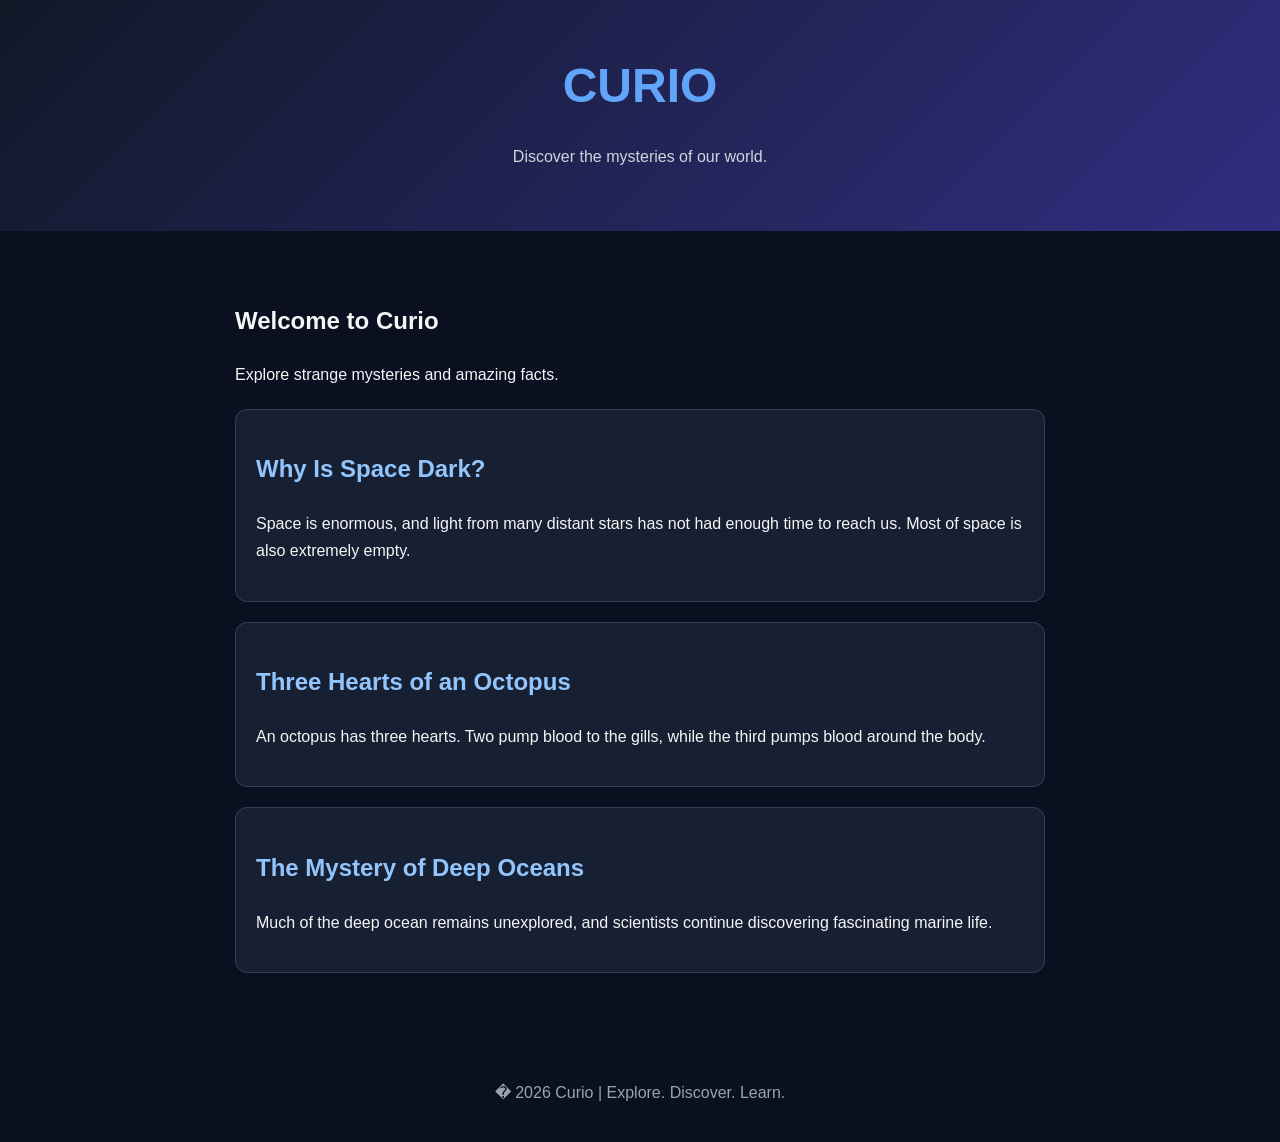
==== index.html @ 7e88d04c "Add files via upload" ====
<!DOCTYPE html>
<html lang="en">
<head>
  <meta charset="UTF-8">
  <meta name="viewport" content="width=device-width, initial-scale=1.0">
  <title>Curio | Mystery & Facts</title>
  <link rel="stylesheet" href="style.css">
</head>
<body>
  <header>
    <h1>CURIO</h1>
    <p>Discover the mysteries of our world.</p>
  </header>

  <main>
    <h2>Welcome to Curio</h2>
    <p>Explore strange mysteries and amazing facts.</p>

    <article>
      <h2>Why Is Space Dark?</h2>
      <p>Space is enormous, and light from many distant stars has not had enough time to reach us. Most of space is also extremely empty.</p>
    </article>

    <article>
      <h2>Three Hearts of an Octopus</h2>
      <p>An octopus has three hearts. Two pump blood to the gills, while the third pumps blood around the body.</p>
    </article>

    <article>
      <h2>The Mystery of Deep Oceans</h2>
      <p>Much of the deep ocean remains unexplored, and scientists continue discovering fascinating marine life.</p>
    </article>
  </main>

  <footer>
    <p>� 2026 Curio | Explore. Discover. Learn.</p>
  </footer>
</body>
</html>
---- style.css ----
* {
  box-sizing: border-box;
}

body {
  margin: 0;
  font-family: Arial, sans-serif;
  background: #0b1020;
  color: #f5f5f5;
  line-height: 1.7;
}

header {
  background: linear-gradient(135deg, #111827, #312e81);
  text-align: center;
  padding: 45px 20px;
}

header h1 {
  font-size: 48px;
  color: #60a5fa;
  margin: 0;
}

header p {
  color: #d1d5db;
}

main {
  max-width: 850px;
  margin: 30px auto;
  padding: 20px;
}

article {
  background: #172033;
  border: 1px solid #334155;
  border-radius: 12px;
  padding: 20px;
  margin: 20px 0;
}

article h2 {
  color: #93c5fd;
}

footer {
  text-align: center;
  padding: 20px;
  color: #9ca3af;
}
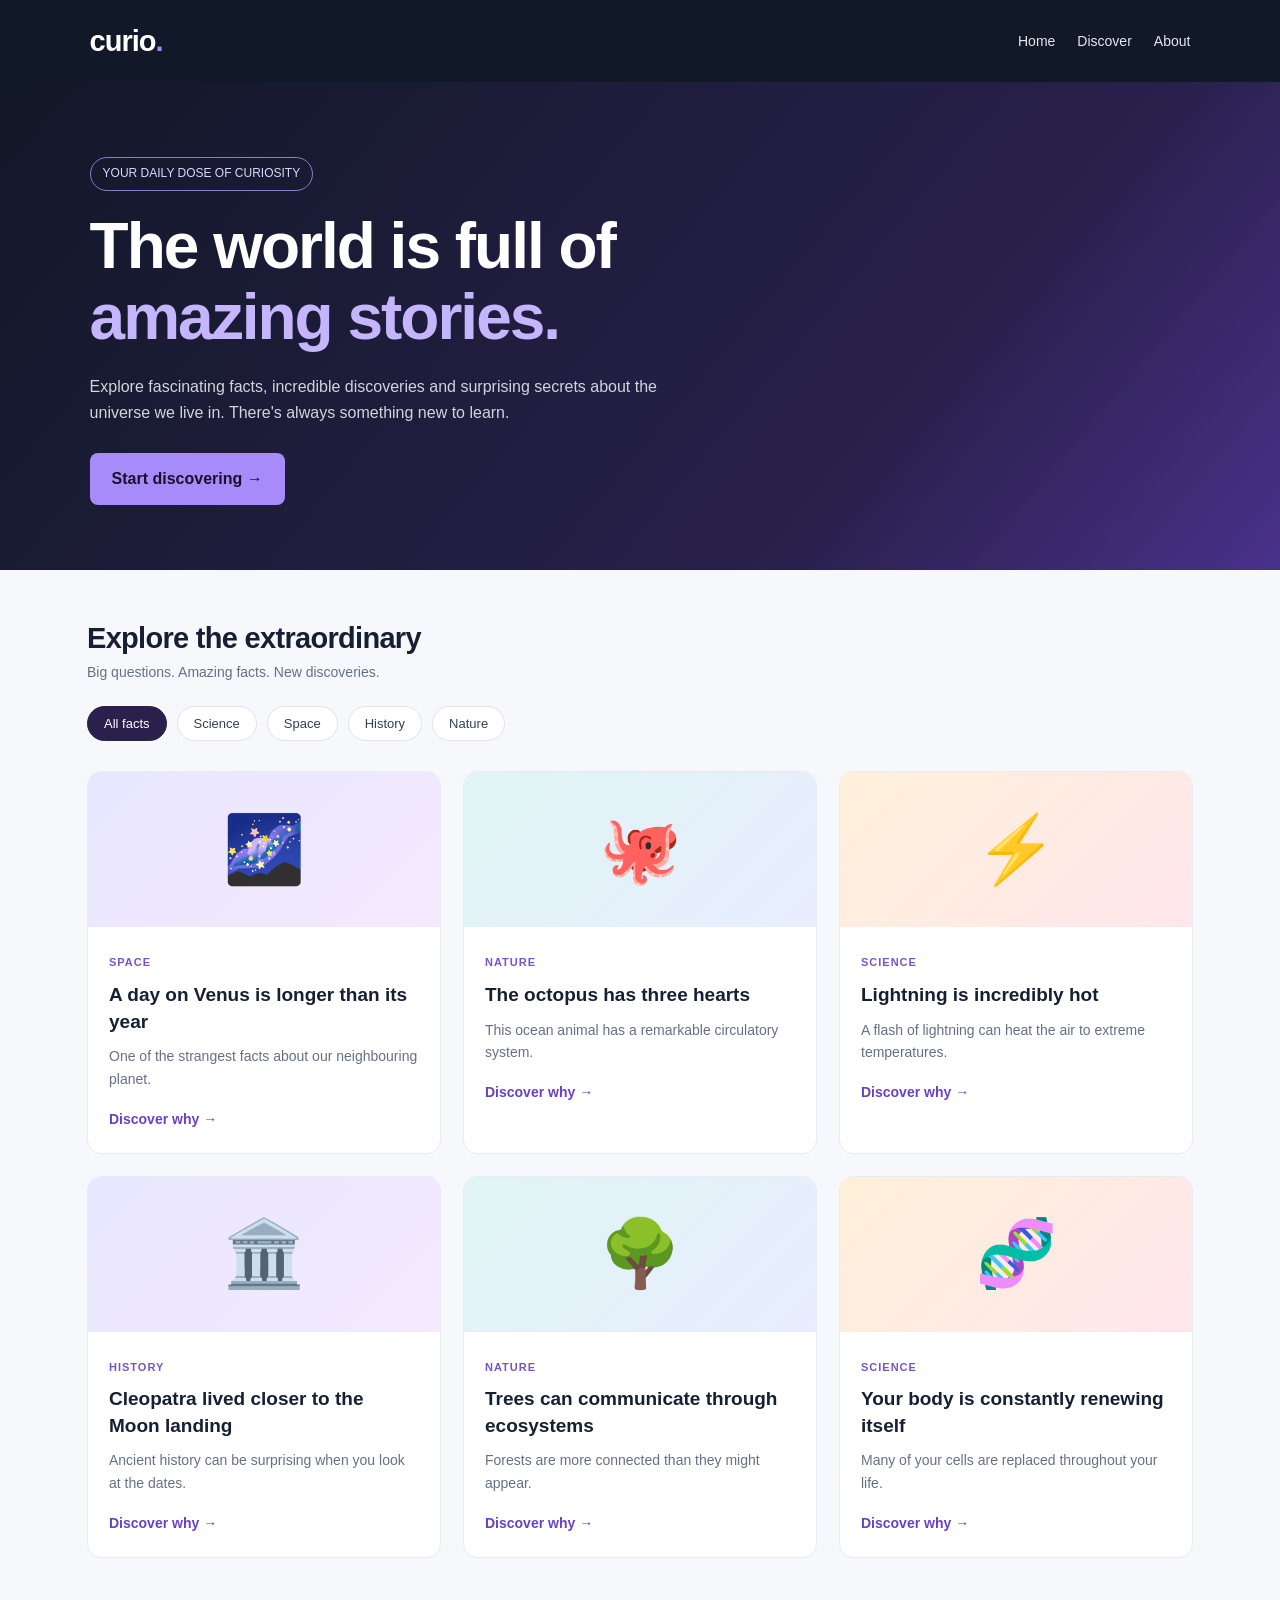
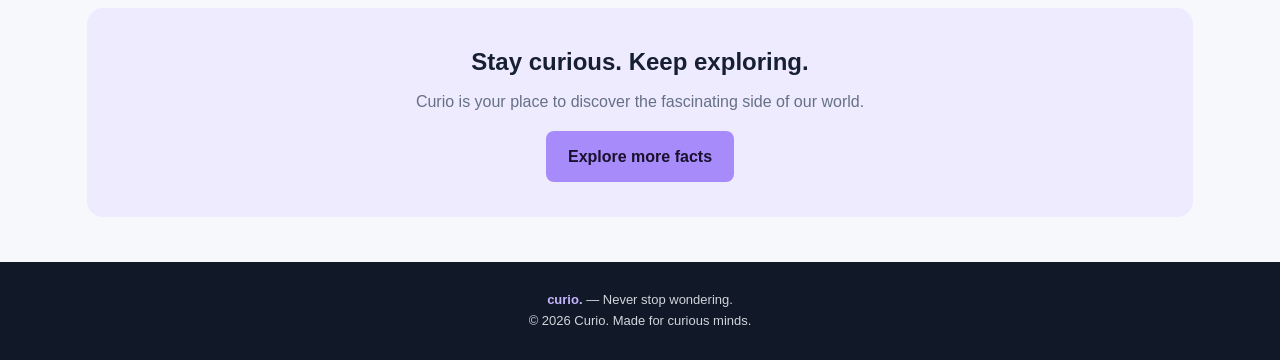
==== commit 20aa276b: "Update index.html" ====
--- a/index.html
+++ b/index.html
@@ -3,37 +3,305 @@
 <head>
   <meta charset="UTF-8">
   <meta name="viewport" content="width=device-width, initial-scale=1.0">
-  <title>Curio | Mystery & Facts</title>
-  <link rel="stylesheet" href="style.css">
+  <meta name="description" content="Discover amazing facts about science, history, space and the mysteries of our world with Curio.">
+  <title>Curio — Discover Something Amazing</title>
+  <style>
+    * { box-sizing: border-box; margin: 0; padding: 0; }
+    html { scroll-behavior: smooth; }
+    body {
+      font-family: Arial, sans-serif;
+      background: #f7f8fc;
+      color: #172033;
+      line-height: 1.6;
+    }
+    header {
+      background: #111827;
+      color: white;
+      padding: 18px 7%;
+      display: flex;
+      align-items: center;
+      justify-content: space-between;
+      gap: 20px;
+      flex-wrap: wrap;
+    }
+    .logo { font-size: 29px; font-weight: 800; letter-spacing: -1px; }
+    .logo span { color: #a78bfa; }
+    nav { display: flex; gap: 22px; flex-wrap: wrap; }
+    nav a { color: #e5e7eb; text-decoration: none; font-size: 14px; }
+    nav a:hover { color: #c4b5fd; }
+    .hero {
+      padding: 75px 7% 65px;
+      background: linear-gradient(130deg, #111827, #29204c 70%, #49318a);
+      color: white;
+    }
+    .tag {
+      display: inline-block;
+      padding: 6px 12px;
+      border: 1px solid #8b7aca;
+      border-radius: 30px;
+      color: #ddd6fe;
+      font-size: 12px;
+      margin-bottom: 20px;
+    }
+    .hero h1 {
+      font-size: clamp(38px, 6vw, 64px);
+      max-width: 760px;
+      line-height: 1.12;
+      letter-spacing: -2px;
+      margin-bottom: 20px;
+    }
+    .hero h1 span { color: #c4b5fd; }
+    .hero p { max-width: 570px; color: #d1d5db; margin-bottom: 28px; }
+    .hero-button {
+      display: inline-block;
+      background: #a78bfa;
+      color: #17112c;
+      text-decoration: none;
+      font-weight: bold;
+      padding: 13px 22px;
+      border-radius: 8px;
+    }
+    .hero-button:hover { background: #c4b5fd; }
+    .wrap { max-width: 1150px; margin: auto; padding: 45px 22px; }
+    .section-heading { margin-bottom: 23px; }
+    .section-heading h2 { font-size: 29px; letter-spacing: -0.7px; }
+    .section-heading p { color: #667085; font-size: 14px; }
+    .categories { display: flex; flex-wrap: wrap; gap: 10px; margin-bottom: 30px; }
+    .category {
+      border: 1px solid #e0e3eb;
+      background: white;
+      padding: 9px 16px;
+      border-radius: 25px;
+      cursor: pointer;
+      font-size: 13px;
+      color: #344054;
+    }
+    .category.active, .category:hover {
+      background: #29204c;
+      color: white;
+      border-color: #29204c;
+    }
+    .grid {
+      display: grid;
+      grid-template-columns: repeat(3, minmax(0, 1fr));
+      gap: 22px;
+    }
+    .card {
+      background: white;
+      border: 1px solid #e9ebf2;
+      border-radius: 14px;
+      overflow: hidden;
+      transition: transform .2s, box-shadow .2s;
+    }
+    .card:hover {
+      transform: translateY(-4px);
+      box-shadow: 0 12px 30px #17203312;
+    }
+    .art {
+      min-height: 155px;
+      display: grid;
+      place-items: center;
+      font-size: 66px;
+      background: linear-gradient(135deg, #e8e7ff, #f4e9ff);
+    }
+    .card:nth-child(3n+2) .art { background: linear-gradient(135deg,#dff5f3,#e8edff); }
+    .card:nth-child(3n) .art { background: linear-gradient(135deg,#fff0d9,#ffe6ec); }
+    .card-content { padding: 21px; }
+    .label {
+      color: #7555c9;
+      text-transform: uppercase;
+      font-size: 11px;
+      font-weight: bold;
+      letter-spacing: 1px;
+    }
+    .card h3 { font-size: 19px; line-height: 1.4; margin: 8px 0 10px; }
+    .card p { color: #667085; font-size: 14px; margin-bottom: 16px; }
+    .read {
+      border: none;
+      background: transparent;
+      color: #6941c6;
+      font-weight: bold;
+      cursor: pointer;
+      font-size: 14px;
+    }
+    .article-detail {
+      display: none;
+      padding: 14px;
+      background: #f5f3ff;
+      border-radius: 8px;
+      margin-top: 12px;
+      font-size: 14px;
+    }
+    .article-detail.open { display: block; }
+    .newsletter {
+      margin-top: 50px;
+      background: #eeebff;
+      border-radius: 16px;
+      padding: 35px;
+      text-align: center;
+    }
+    .newsletter h2 { margin-bottom: 8px; }
+    .newsletter p { color: #667085; margin-bottom: 16px; }
+    footer {
+      background: #111827;
+      color: #d1d5db;
+      text-align: center;
+      padding: 28px 15px;
+      font-size: 13px;
+    }
+    footer strong { color: #c4b5fd; }
+    @media (max-width: 800px) {
+      .grid { grid-template-columns: repeat(2, minmax(0, 1fr)); }
+      header { padding: 16px 5%; }
+      .hero { padding: 55px 6%; }
+    }
+    @media (max-width: 540px) {
+      .grid { grid-template-columns: 1fr; }
+      nav { gap: 13px; }
+      .hero h1 { letter-spacing: -1px; }
+      .newsletter { padding: 25px 16px; }
+    }
+  </style>
 </head>
 <body>
   <header>
-    <h1>CURIO</h1>
-    <p>Discover the mysteries of our world.</p>
+    <a href="#" class="logo" style="color:white;text-decoration:none">curio<span>.</span></a>
+    <nav>
+      <a href="#">Home</a>
+      <a href="#discover">Discover</a>
+      <a href="#about">About</a>
+    </nav>
   </header>
 
-  <main>
-    <h2>Welcome to Curio</h2>
-    <p>Explore strange mysteries and amazing facts.</p>
-
-    <article>
-      <h2>Why Is Space Dark?</h2>
-      <p>Space is enormous, and light from many distant stars has not had enough time to reach us. Most of space is also extremely empty.</p>
-    </article>
-
-    <article>
-      <h2>Three Hearts of an Octopus</h2>
-      <p>An octopus has three hearts. Two pump blood to the gills, while the third pumps blood around the body.</p>
-    </article>
-
-    <article>
-      <h2>The Mystery of Deep Oceans</h2>
-      <p>Much of the deep ocean remains unexplored, and scientists continue discovering fascinating marine life.</p>
-    </article>
+  <section class="hero">
+    <span class="tag">YOUR DAILY DOSE OF CURIOSITY</span>
+    <h1>The world is full of <span>amazing stories.</span></h1>
+    <p>Explore fascinating facts, incredible discoveries and surprising secrets about the universe we live in. There's always something new to learn.</p>
+    <a href="#discover" class="hero-button">Start discovering →</a>
+  </section>
+
+  <main class="wrap" id="discover">
+    <div class="section-heading">
+      <h2>Explore the extraordinary</h2>
+      <p>Big questions. Amazing facts. New discoveries.</p>
+    </div>
+
+    <div class="categories">
+      <button class="category active" data-filter="all">All facts</button>
+      <button class="category" data-filter="science">Science</button>
+      <button class="category" data-filter="space">Space</button>
+      <button class="category" data-filter="history">History</button>
+      <button class="category" data-filter="nature">Nature</button>
+    </div>
+
+    <div class="grid">
+      <article class="card" data-category="space">
+        <div class="art">🌌</div>
+        <div class="card-content">
+          <span class="label">Space</span>
+          <h3>A day on Venus is longer than its year</h3>
+          <p>One of the strangest facts about our neighbouring planet.</p>
+          <button class="read" aria-expanded="false">Discover why →</button>
+          <div class="article-detail">Venus takes about 243 Earth days to rotate once on its axis, but only about 225 Earth days to orbit the Sun. Its rotation is exceptionally slow.</div>
+        </div>
+      </article>
+
+      <article class="card" data-category="nature">
+        <div class="art">🐙</div>
+        <div class="card-content">
+          <span class="label">Nature</span>
+          <h3>The octopus has three hearts</h3>
+          <p>This ocean animal has a remarkable circulatory system.</p>
+          <button class="read" aria-expanded="false">Discover why →</button>
+          <div class="article-detail">Two hearts pump blood toward the gills, while a third pumps blood to the rest of the body. Octopus blood also contains a copper-based protein that helps carry oxygen.</div>
+        </div>
+      </article>
+
+      <article class="card" data-category="science">
+        <div class="art">⚡</div>
+        <div class="card-content">
+          <span class="label">Science</span>
+          <h3>Lightning is incredibly hot</h3>
+          <p>A flash of lightning can heat the air to extreme temperatures.</p>
+          <button class="read" aria-expanded="false">Discover why →</button>
+          <div class="article-detail">The air in a lightning channel can briefly reach around 30,000°C, roughly five times the temperature of the Sun's visible surface.</div>
+        </div>
+      </article>
+
+      <article class="card" data-category="history">
+        <div class="art">🏛️</div>
+        <div class="card-content">
+          <span class="label">History</span>
+          <h3>Cleopatra lived closer to the Moon landing</h3>
+          <p>Ancient history can be surprising when you look at the dates.</p>
+          <button class="read" aria-expanded="false">Discover why →</button>
+          <div class="article-detail">Cleopatra VII lived from 69 to 30 BCE. The Great Pyramid of Giza was already more than 2,000 years old in her lifetime, and the 1969 Moon landing was closer to her era than pyramid construction was.</div>
+        </div>
+      </article>
+
+      <article class="card" data-category="nature">
+        <div class="art">🌳</div>
+        <div class="card-content">
+          <span class="label">Nature</span>
+          <h3>Trees can communicate through ecosystems</h3>
+          <p>Forests are more connected than they might appear.</p>
+          <button class="read" aria-expanded="false">Discover why →</button>
+          <div class="article-detail">Plants can exchange chemical signals and interact with fungi around their roots. Scientists study how these networks influence forest ecosystems; popular descriptions sometimes exaggerate what is known.</div>
+        </div>
+      </article>
+
+      <article class="card" data-category="science">
+        <div class="art">🧬</div>
+        <div class="card-content">
+          <span class="label">Science</span>
+          <h3>Your body is constantly renewing itself</h3>
+          <p>Many of your cells are replaced throughout your life.</p>
+          <button class="read" aria-expanded="false">Discover why →</button>
+          <div class="article-detail">Different cell types renew at different rates. The lining of your intestine turns over quickly, while many nerve cells can last for decades. There is no single timetable for the entire body.</div>
+        </div>
+      </article>
+    </div>
+
+    <section class="newsletter" id="about">
+      <h2>Stay curious. Keep exploring.</h2>
+      <p>Curio is your place to discover the fascinating side of our world.</p>
+      <a href="#discover" class="hero-button">Explore more facts</a>
+    </section>
   </main>
 
   <footer>
-    <p>� 2026 Curio | Explore. Discover. Learn.</p>
+    <p><strong>curio.</strong> — Never stop wondering.</p>
+    <p>© 2026 Curio. Made for curious minds.</p>
   </footer>
+
+  <script>
+    const filters = document.querySelectorAll(".category");
+    const cards = document.querySelectorAll(".card");
+
+    filters.forEach(button => {
+      button.addEventListener("click", () => {
+        filters.forEach(item => item.classList.remove("active"));
+        button.classList.add("active");
+
+        const chosen = button.dataset.filter;
+        cards.forEach(card => {
+          card.style.display =
+            chosen === "all" || card.dataset.category === chosen
+              ? ""
+              : "none";
+        });
+      });
+    });
+
+    document.querySelectorAll(".read").forEach(button => {
+      button.addEventListener("click", () => {
+        const detail = button.nextElementSibling;
+        const opening = !detail.classList.contains("open");
+        detail.classList.toggle("open");
+        button.setAttribute("aria-expanded", opening);
+        button.textContent = opening ? "Show less ↑" : "Discover why →";
+      });
+    });
+  </script>
 </body>
-</html>+</html>
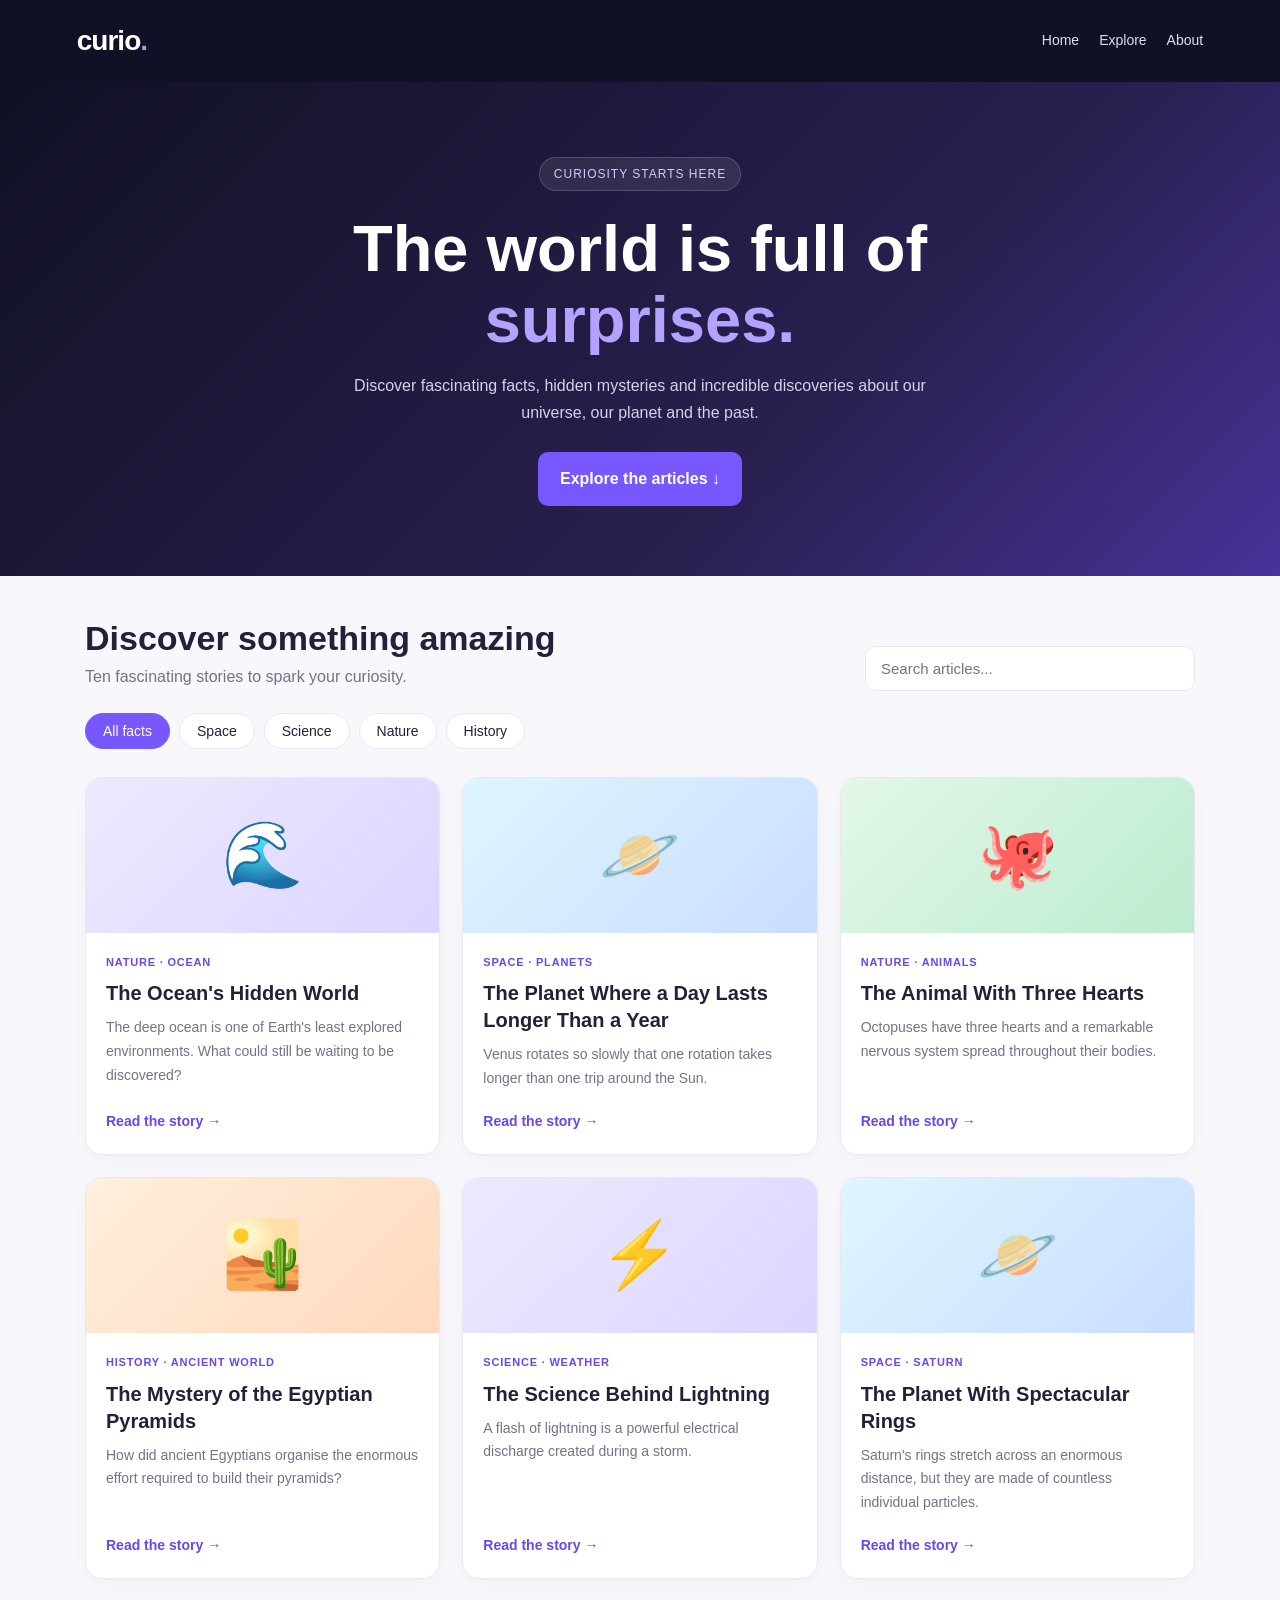
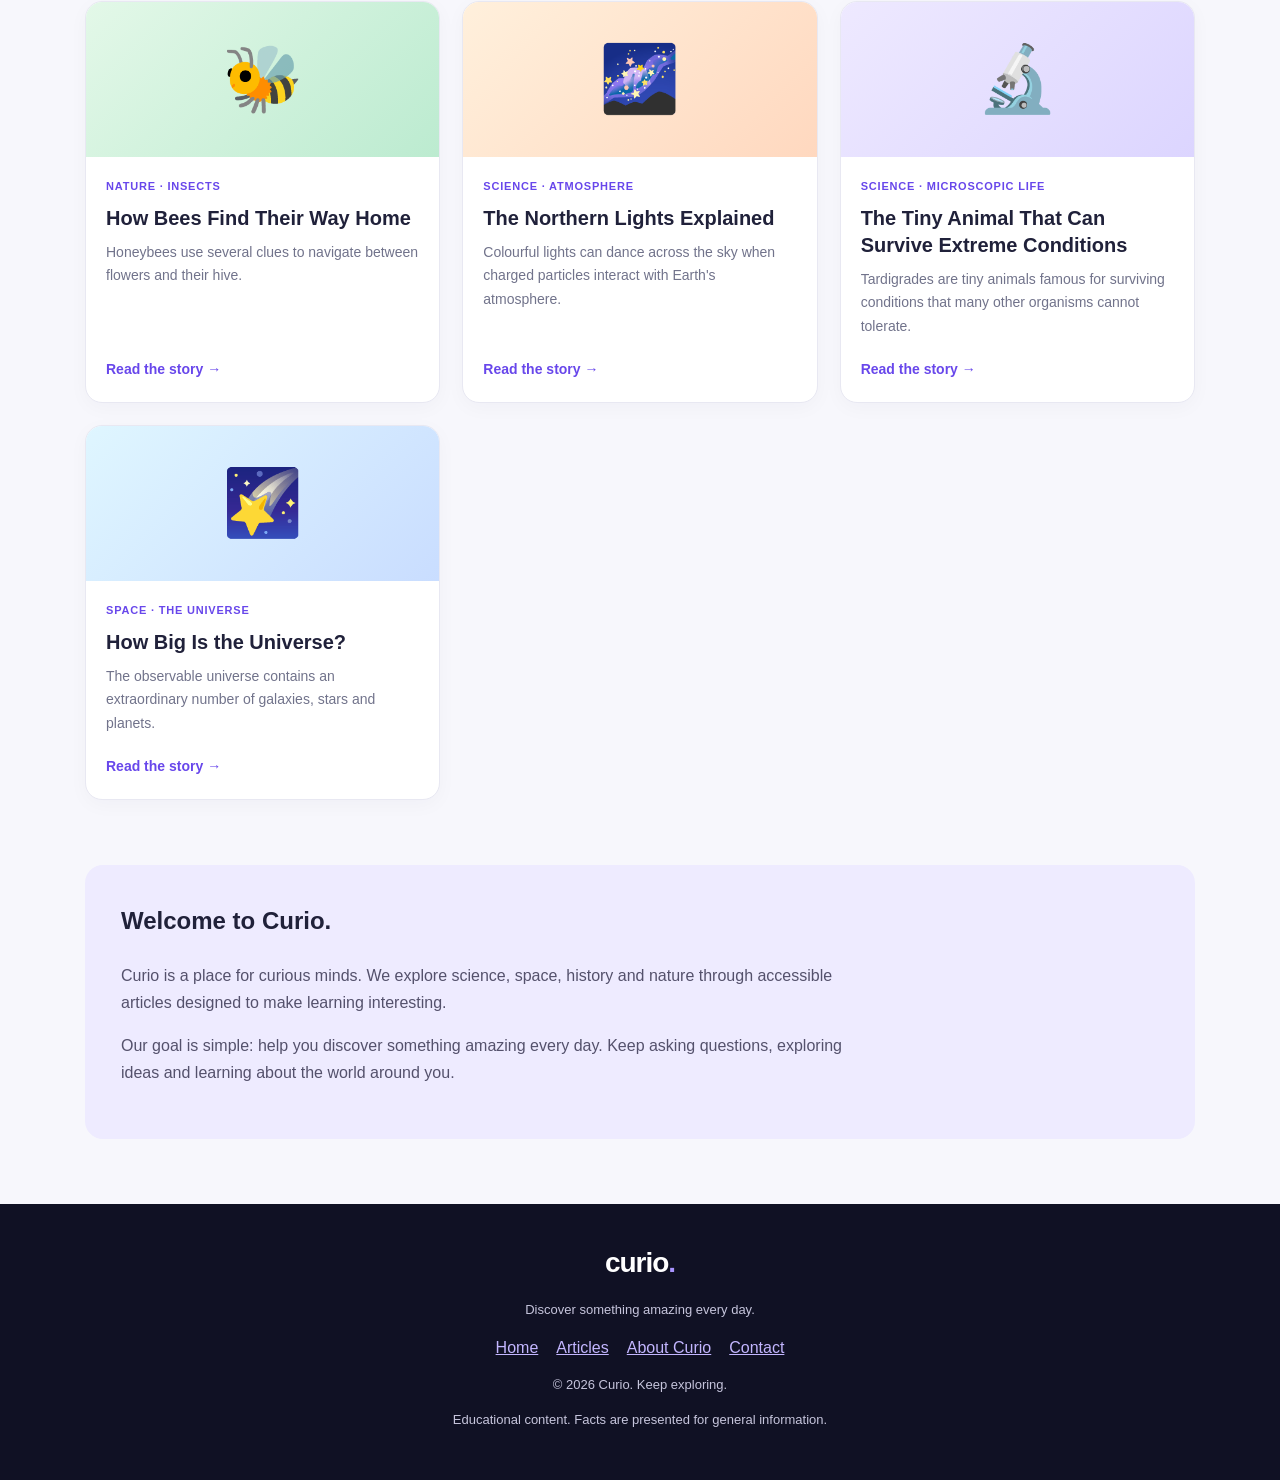
==== commit 1bf5a346: "Update index.html" ====
--- a/index.html
+++ b/index.html
@@ -1,307 +1,551 @@
 <!DOCTYPE html>
 <html lang="en">
 <head>
-  <meta charset="UTF-8">
-  <meta name="viewport" content="width=device-width, initial-scale=1.0">
-  <meta name="description" content="Discover amazing facts about science, history, space and the mysteries of our world with Curio.">
-  <title>Curio — Discover Something Amazing</title>
-  <style>
-    * { box-sizing: border-box; margin: 0; padding: 0; }
-    html { scroll-behavior: smooth; }
-    body {
-      font-family: Arial, sans-serif;
-      background: #f7f8fc;
-      color: #172033;
-      line-height: 1.6;
-    }
-    header {
-      background: #111827;
-      color: white;
-      padding: 18px 7%;
-      display: flex;
-      align-items: center;
-      justify-content: space-between;
-      gap: 20px;
-      flex-wrap: wrap;
-    }
-    .logo { font-size: 29px; font-weight: 800; letter-spacing: -1px; }
-    .logo span { color: #a78bfa; }
-    nav { display: flex; gap: 22px; flex-wrap: wrap; }
-    nav a { color: #e5e7eb; text-decoration: none; font-size: 14px; }
-    nav a:hover { color: #c4b5fd; }
-    .hero {
-      padding: 75px 7% 65px;
-      background: linear-gradient(130deg, #111827, #29204c 70%, #49318a);
-      color: white;
-    }
-    .tag {
-      display: inline-block;
-      padding: 6px 12px;
-      border: 1px solid #8b7aca;
-      border-radius: 30px;
-      color: #ddd6fe;
-      font-size: 12px;
-      margin-bottom: 20px;
-    }
-    .hero h1 {
-      font-size: clamp(38px, 6vw, 64px);
-      max-width: 760px;
-      line-height: 1.12;
-      letter-spacing: -2px;
-      margin-bottom: 20px;
-    }
-    .hero h1 span { color: #c4b5fd; }
-    .hero p { max-width: 570px; color: #d1d5db; margin-bottom: 28px; }
-    .hero-button {
-      display: inline-block;
-      background: #a78bfa;
-      color: #17112c;
-      text-decoration: none;
-      font-weight: bold;
-      padding: 13px 22px;
-      border-radius: 8px;
-    }
-    .hero-button:hover { background: #c4b5fd; }
-    .wrap { max-width: 1150px; margin: auto; padding: 45px 22px; }
-    .section-heading { margin-bottom: 23px; }
-    .section-heading h2 { font-size: 29px; letter-spacing: -0.7px; }
-    .section-heading p { color: #667085; font-size: 14px; }
-    .categories { display: flex; flex-wrap: wrap; gap: 10px; margin-bottom: 30px; }
-    .category {
-      border: 1px solid #e0e3eb;
-      background: white;
-      padding: 9px 16px;
-      border-radius: 25px;
-      cursor: pointer;
-      font-size: 13px;
-      color: #344054;
-    }
-    .category.active, .category:hover {
-      background: #29204c;
-      color: white;
-      border-color: #29204c;
-    }
-    .grid {
-      display: grid;
-      grid-template-columns: repeat(3, minmax(0, 1fr));
-      gap: 22px;
-    }
-    .card {
-      background: white;
-      border: 1px solid #e9ebf2;
-      border-radius: 14px;
-      overflow: hidden;
-      transition: transform .2s, box-shadow .2s;
-    }
-    .card:hover {
-      transform: translateY(-4px);
-      box-shadow: 0 12px 30px #17203312;
-    }
-    .art {
-      min-height: 155px;
-      display: grid;
-      place-items: center;
-      font-size: 66px;
-      background: linear-gradient(135deg, #e8e7ff, #f4e9ff);
-    }
-    .card:nth-child(3n+2) .art { background: linear-gradient(135deg,#dff5f3,#e8edff); }
-    .card:nth-child(3n) .art { background: linear-gradient(135deg,#fff0d9,#ffe6ec); }
-    .card-content { padding: 21px; }
-    .label {
-      color: #7555c9;
-      text-transform: uppercase;
-      font-size: 11px;
-      font-weight: bold;
-      letter-spacing: 1px;
-    }
-    .card h3 { font-size: 19px; line-height: 1.4; margin: 8px 0 10px; }
-    .card p { color: #667085; font-size: 14px; margin-bottom: 16px; }
-    .read {
-      border: none;
-      background: transparent;
-      color: #6941c6;
-      font-weight: bold;
-      cursor: pointer;
-      font-size: 14px;
-    }
-    .article-detail {
-      display: none;
-      padding: 14px;
-      background: #f5f3ff;
-      border-radius: 8px;
-      margin-top: 12px;
-      font-size: 14px;
-    }
-    .article-detail.open { display: block; }
-    .newsletter {
-      margin-top: 50px;
-      background: #eeebff;
-      border-radius: 16px;
-      padding: 35px;
-      text-align: center;
-    }
-    .newsletter h2 { margin-bottom: 8px; }
-    .newsletter p { color: #667085; margin-bottom: 16px; }
-    footer {
-      background: #111827;
-      color: #d1d5db;
-      text-align: center;
-      padding: 28px 15px;
-      font-size: 13px;
-    }
-    footer strong { color: #c4b5fd; }
-    @media (max-width: 800px) {
-      .grid { grid-template-columns: repeat(2, minmax(0, 1fr)); }
-      header { padding: 16px 5%; }
-      .hero { padding: 55px 6%; }
-    }
-    @media (max-width: 540px) {
-      .grid { grid-template-columns: 1fr; }
-      nav { gap: 13px; }
-      .hero h1 { letter-spacing: -1px; }
-      .newsletter { padding: 25px 16px; }
-    }
-  </style>
+<meta charset="UTF-8">
+<meta name="viewport" content="width=device-width, initial-scale=1.0">
+<meta name="description" content="Explore fascinating facts, science discoveries, space mysteries, history and nature with Curio. Discover something amazing every day.">
+<meta name="theme-color" content="#101124">
+<title>Curio — Discover Something Amazing</title>
+
+<style>
+:root {
+  --bg: #f7f7fc;
+  --card: #ffffff;
+  --text: #20213a;
+  --muted: #71738b;
+  --purple: #7857ff;
+  --dark: #101124;
+  --border: #e8e8f2;
+}
+* { box-sizing: border-box; }
+html { scroll-behavior: smooth; }
+body {
+  margin: 0;
+  font-family: Arial, Helvetica, sans-serif;
+  background: var(--bg);
+  color: var(--text);
+  line-height: 1.7;
+}
+a { color: inherit; }
+header {
+  background: var(--dark);
+  color: white;
+  padding: 17px 6%;
+  display: flex;
+  justify-content: space-between;
+  align-items: center;
+  gap: 18px;
+  flex-wrap: wrap;
+}
+.logo {
+  color: white;
+  font-size: 28px;
+  font-weight: 900;
+  letter-spacing: -1px;
+  text-decoration: none;
+}
+.logo span { color: #a994ff; }
+nav { display: flex; gap: 20px; flex-wrap: wrap; }
+nav a {
+  text-decoration: none;
+  color: #deddf0;
+  font-size: 14px;
+}
+nav a:hover { color: #b9aaff; }
+.hero {
+  background: linear-gradient(135deg, #101124, #292050 65%, #49329a);
+  color: white;
+  text-align: center;
+  padding: 75px 20px 70px;
+}
+.eyebrow {
+  display: inline-block;
+  color: #d4caff;
+  background: #ffffff16;
+  border: 1px solid #ffffff28;
+  border-radius: 30px;
+  padding: 6px 14px;
+  font-size: 12px;
+  letter-spacing: 1px;
+  text-transform: uppercase;
+}
+.hero h1 {
+  font-size: clamp(36px, 6vw, 65px);
+  line-height: 1.1;
+  margin: 22px auto 16px;
+  max-width: 800px;
+}
+.hero h1 span { color: #b5a2ff; }
+.hero p {
+  color: #d5d2e9;
+  max-width: 600px;
+  margin: 0 auto 26px;
+}
+.primary-btn {
+  display: inline-block;
+  border: 0;
+  border-radius: 10px;
+  padding: 13px 22px;
+  background: var(--purple);
+  color: white;
+  font-weight: bold;
+  text-decoration: none;
+  cursor: pointer;
+}
+.primary-btn:hover { background: #6240e8; }
+main {
+  max-width: 1150px;
+  margin: auto;
+  padding: 42px 20px 65px;
+}
+.section-heading {
+  display: flex;
+  align-items: end;
+  justify-content: space-between;
+  gap: 15px;
+  flex-wrap: wrap;
+  margin-bottom: 22px;
+}
+.section-heading h2 {
+  font-size: clamp(25px, 4vw, 34px);
+  line-height: 1.2;
+  margin: 0 0 5px;
+}
+.section-heading p { color: var(--muted); margin: 0; }
+.search-box {
+  width: 100%;
+  max-width: 330px;
+  padding: 13px 15px;
+  border: 1px solid var(--border);
+  border-radius: 10px;
+  background: white;
+  color: var(--text);
+  font-size: 15px;
+}
+.filters {
+  display: flex;
+  gap: 9px;
+  flex-wrap: wrap;
+  margin: 22px 0 28px;
+}
+.filter-btn {
+  border: 1px solid var(--border);
+  background: white;
+  color: var(--text);
+  border-radius: 30px;
+  padding: 9px 17px;
+  cursor: pointer;
+  font-size: 14px;
+}
+.filter-btn.active, .filter-btn:hover {
+  background: var(--purple);
+  color: white;
+  border-color: var(--purple);
+}
+.grid {
+  display: grid;
+  grid-template-columns: repeat(3, minmax(0, 1fr));
+  gap: 22px;
+}
+.card {
+  background: var(--card);
+  border: 1px solid var(--border);
+  border-radius: 17px;
+  overflow: hidden;
+  display: flex;
+  flex-direction: column;
+  box-shadow: 0 5px 20px #20213a08;
+  transition: transform .2s, box-shadow .2s;
+}
+.card:hover {
+  transform: translateY(-4px);
+  box-shadow: 0 12px 28px #20213a12;
+}
+.card-art {
+  min-height: 155px;
+  display: grid;
+  place-items: center;
+  font-size: 65px;
+  background: linear-gradient(135deg, #eee9ff, #dcd5ff);
+}
+.card:nth-child(4n+2) .card-art {
+  background: linear-gradient(135deg, #dff6ff, #c9ddff);
+}
+.card:nth-child(4n+3) .card-art {
+  background: linear-gradient(135deg, #e3f8e8, #bcebd0);
+}
+.card:nth-child(4n+4) .card-art {
+  background: linear-gradient(135deg, #fff0dc, #ffd8bf);
+}
+.card-body {
+  padding: 20px;
+  display: flex;
+  flex-direction: column;
+  flex: 1;
+}
+.tag {
+  font-size: 11px;
+  color: #6847eb;
+  text-transform: uppercase;
+  font-weight: bold;
+  letter-spacing: .8px;
+}
+.card h3 {
+  font-size: 20px;
+  line-height: 1.35;
+  margin: 9px 0;
+}
+.card p {
+  color: var(--muted);
+  font-size: 14px;
+  margin: 0 0 17px;
+}
+.read-btn {
+  margin-top: auto;
+  align-self: flex-start;
+  border: 0;
+  background: none;
+  color: #6847eb;
+  font-size: 14px;
+  font-weight: bold;
+  cursor: pointer;
+  padding: 5px 0;
+}
+.read-btn:hover { text-decoration: underline; }
+.article-detail {
+  border-top: 1px solid var(--border);
+  padding-top: 14px;
+  margin-top: 12px;
+  font-size: 14px;
+  color: #45465f;
+}
+.article-detail[hidden] { display: none; }
+.article-detail p { color: #45465f; }
+.article-detail h4 { margin: 12px 0 4px; }
+.empty {
+  display: none;
+  text-align: center;
+  color: var(--muted);
+  padding: 40px 10px;
+}
+.about {
+  margin-top: 65px;
+  padding: 36px;
+  border-radius: 18px;
+  background: #eeebff;
+}
+.about h2 { margin-top: 0; }
+.about p { max-width: 760px; color: #54516c; }
+footer {
+  background: var(--dark);
+  color: white;
+  padding: 35px 20px;
+  text-align: center;
+}
+footer p { color: #c6c5dc; font-size: 13px; }
+footer a { color: #c3b6ff; }
+.footer-links {
+  display: flex;
+  justify-content: center;
+  gap: 18px;
+  flex-wrap: wrap;
+}
+@media (max-width: 850px) {
+  .grid { grid-template-columns: repeat(2, minmax(0, 1fr)); }
+}
+@media (max-width: 560px) {
+  header { padding: 15px 5%; }
+  nav { gap: 13px; }
+  .hero { padding: 55px 18px; }
+  main { padding: 32px 15px 45px; }
+  .grid { grid-template-columns: 1fr; }
+  .card-art { min-height: 140px; }
+  .about { padding: 24px; }
+  .search-box { max-width: 100%; }
+}
+</style>
 </head>
+
 <body>
-  <header>
-    <a href="#" class="logo" style="color:white;text-decoration:none">curio<span>.</span></a>
-    <nav>
-      <a href="#">Home</a>
-      <a href="#discover">Discover</a>
-      <a href="#about">About</a>
-    </nav>
-  </header>
-
-  <section class="hero">
-    <span class="tag">YOUR DAILY DOSE OF CURIOSITY</span>
-    <h1>The world is full of <span>amazing stories.</span></h1>
-    <p>Explore fascinating facts, incredible discoveries and surprising secrets about the universe we live in. There's always something new to learn.</p>
-    <a href="#discover" class="hero-button">Start discovering →</a>
+<header>
+  <a class="logo" href="#home">curio<span>.</span></a>
+  <nav aria-label="Main navigation">
+    <a href="#home">Home</a>
+    <a href="#articles">Explore</a>
+    <a href="#about">About</a>
+  </nav>
+</header>
+
+<section class="hero" id="home">
+  <span class="eyebrow">Curiosity starts here</span>
+  <h1>The world is full of <span>surprises.</span></h1>
+  <p>Discover fascinating facts, hidden mysteries and incredible discoveries about our universe, our planet and the past.</p>
+  <a class="primary-btn" href="#articles">Explore the articles ↓</a>
+</section>
+
+<main>
+  <section id="articles">
+    <div class="section-heading">
+      <div>
+        <h2>Discover something amazing</h2>
+        <p>Ten fascinating stories to spark your curiosity.</p>
+      </div>
+      <input class="search-box" id="searchInput" type="search"
+        placeholder="Search articles..." aria-label="Search articles">
+    </div>
+
+    <div class="filters" aria-label="Filter articles">
+      <button class="filter-btn active" data-filter="all">All facts</button>
+      <button class="filter-btn" data-filter="space">Space</button>
+      <button class="filter-btn" data-filter="science">Science</button>
+      <button class="filter-btn" data-filter="nature">Nature</button>
+      <button class="filter-btn" data-filter="history">History</button>
+    </div>
+
+    <div class="grid" id="articleGrid">
+
+      <article class="card" data-category="nature">
+        <div class="card-art" aria-hidden="true">🌊</div>
+        <div class="card-body">
+          <span class="tag">Nature · Ocean</span>
+          <h3>The Ocean's Hidden World</h3>
+          <p>The deep ocean is one of Earth's least explored environments. What could still be waiting to be discovered?</p>
+          <button class="read-btn" aria-expanded="false">Read the story →</button>
+          <div class="article-detail" hidden>
+            <p>Sunlight fades rapidly as you descend into the ocean. In the deep sea, pressure is enormous, temperatures are often low, and many animals have adapted to life in darkness.</p>
+            <h4>How do deep-sea animals find food?</h4>
+            <p>Some eat falling organic material called marine snow. Others hunt, filter food from the water, or live near special environments such as hydrothermal vents.</p>
+            <p>Scientists use remotely operated vehicles, submarines and underwater cameras to explore these places. New observations continue to improve our understanding of ocean life.</p>
+          </div>
+        </div>
+      </article>
+
+      <article class="card" data-category="space">
+        <div class="card-art" aria-hidden="true">🪐</div>
+        <div class="card-body">
+          <span class="tag">Space · Planets</span>
+          <h3>The Planet Where a Day Lasts Longer Than a Year</h3>
+          <p>Venus rotates so slowly that one rotation takes longer than one trip around the Sun.</p>
+          <button class="read-btn" aria-expanded="false">Read the story →</button>
+          <div class="article-detail" hidden>
+            <p>Venus takes about 243 Earth days to rotate once relative to distant stars. It completes one orbit around the Sun in about 225 Earth days.</p>
+            <h4>Why is Venus so hot?</h4>
+            <p>Its thick atmosphere contains mostly carbon dioxide, which traps heat through an intense greenhouse effect. The surface is hot enough to melt lead.</p>
+            <p>Venus also rotates in the opposite direction to most planets. On Venus, the Sun would appear to rise in the west and set in the east.</p>
+          </div>
+        </div>
+      </article>
+
+      <article class="card" data-category="nature">
+        <div class="card-art" aria-hidden="true">🐙</div>
+        <div class="card-body">
+          <span class="tag">Nature · Animals</span>
+          <h3>The Animal With Three Hearts</h3>
+          <p>Octopuses have three hearts and a remarkable nervous system spread throughout their bodies.</p>
+          <button class="read-btn" aria-expanded="false">Read the story →</button>
+          <div class="article-detail" hidden>
+            <p>Two of an octopus's hearts pump blood through the gills, where oxygen enters the blood. The third pumps blood to the rest of the body.</p>
+            <h4>What makes an octopus special?</h4>
+            <p>An octopus has eight arms equipped with suckers. Its nervous system allows its arms to perform many movements while receiving information from the environment.</p>
+            <p>Octopuses can solve certain puzzles, open containers and change their skin colour and texture to blend into their surroundings or communicate.</p>
+          </div>
+        </div>
+      </article>
+
+      <article class="card" data-category="history">
+        <div class="card-art" aria-hidden="true">🏜️</div>
+        <div class="card-body">
+          <span class="tag">History · Ancient world</span>
+          <h3>The Mystery of the Egyptian Pyramids</h3>
+          <p>How did ancient Egyptians organise the enormous effort required to build their pyramids?</p>
+          <button class="read-btn" aria-expanded="false">Read the story →</button>
+          <div class="article-detail" hidden>
+            <p>The Great Pyramid of Giza was built during the reign of Pharaoh Khufu, more than 4,500 years ago. It was originally about 146.6 metres tall.</p>
+            <h4>How were the pyramids built?</h4>
+            <p>Archaeological evidence points to skilled workers, organised teams, quarries, transport routes and carefully planned construction. Workers used tools, sledges and other methods to move heavy materials.</p>
+            <p>Researchers continue to investigate the exact techniques used for different stages of construction. The pyramids are impressive examples of ancient Egyptian engineering.</p>
+          </div>
+        </div>
+      </article>
+
+      <article class="card" data-category="science">
+        <div class="card-art" aria-hidden="true">⚡</div>
+        <div class="card-body">
+          <span class="tag">Science · Weather</span>
+          <h3>The Science Behind Lightning</h3>
+          <p>A flash of lightning is a powerful electrical discharge created during a storm.</p>
+          <button class="read-btn" aria-expanded="false">Read the story →</button>
+          <div class="article-detail" hidden>
+            <p>Inside storm clouds, collisions between ice particles and other water droplets help separate electrical charges. When the electric field becomes strong enough, a discharge can occur.</p>
+            <h4>Why do we hear thunder?</h4>
+            <p>Lightning heats the surrounding air extremely quickly. The air expands rapidly, producing a pressure wave that we hear as thunder.</p>
+            <p>Light reaches us much faster than sound. Counting the seconds between a flash and its thunder can help estimate how far away the lightning is, but always seek shelter inside a substantial building or enclosed vehicle during a storm.</p>
+          </div>
+        </div>
+      </article>
+
+      <article class="card" data-category="space">
+        <div class="card-art" aria-hidden="true">🪐</div>
+        <div class="card-body">
+          <span class="tag">Space · Saturn</span>
+          <h3>The Planet With Spectacular Rings</h3>
+          <p>Saturn's rings stretch across an enormous distance, but they are made of countless individual particles.</p>
+          <button class="read-btn" aria-expanded="false">Read the story →</button>
+          <div class="article-detail" hidden>
+            <p>Saturn's rings contain pieces of water ice, rocky material and dust. The particles range from tiny grains to much larger chunks.</p>
+            <h4>Are the rings solid?</h4>
+            <p>No. From far away they look like solid bands, but they are made of many separate particles orbiting Saturn.</p>
+            <p>The rings are very wide but extremely thin compared with their width. Scientists study them to learn more about gravity, planetary formation and the history of Saturn's moons.</p>
+          </div>
+        </div>
+      </article>
+
+      <article class="card" data-category="nature">
+        <div class="card-art" aria-hidden="true">🐝</div>
+        <div class="card-body">
+          <span class="tag">Nature · Insects</span>
+          <h3>How Bees Find Their Way Home</h3>
+          <p>Honeybees use several clues to navigate between flowers and their hive.</p>
+          <button class="read-btn" aria-expanded="false">Read the story →</button>
+          <div class="article-detail" hidden>
+            <p>Bees can use the Sun's position, visual landmarks and patterns in the landscape to help them navigate. They also have an internal sense of direction.</p>
+            <h4>How do bees share information?</h4>
+            <p>A honeybee that finds a good source of food can perform a waggle dance. The direction and duration of parts of this dance communicate information about the food's direction and distance.</p>
+            <p>This behaviour helps other bees locate flowers. It is one of the best-known examples of communication in insects.</p>
+          </div>
+        </div>
+      </article>
+
+      <article class="card" data-category="science">
+        <div class="card-art" aria-hidden="true">🌌</div>
+        <div class="card-body">
+          <span class="tag">Science · Atmosphere</span>
+          <h3>The Northern Lights Explained</h3>
+          <p>Colourful lights can dance across the sky when charged particles interact with Earth's atmosphere.</p>
+          <button class="read-btn" aria-expanded="false">Read the story →</button>
+          <div class="article-detail" hidden>
+            <p>The aurora borealis, or northern lights, occurs when energetic charged particles interact with gases high in Earth's atmosphere. The southern counterpart is called the aurora australis.</p>
+            <h4>Where do the colours come from?</h4>
+            <p>Different gases and altitudes produce different colours. Oxygen commonly produces green and sometimes red light, while nitrogen can contribute blue and purple colours.</p>
+            <p>Auroras are most commonly visible at high latitudes, although strong solar activity can make them visible farther from the poles.</p>
+          </div>
+        </div>
+      </article>
+
+      <article class="card" data-category="science">
+        <div class="card-art" aria-hidden="true">🔬</div>
+        <div class="card-body">
+          <span class="tag">Science · Microscopic life</span>
+          <h3>The Tiny Animal That Can Survive Extreme Conditions</h3>
+          <p>Tardigrades are tiny animals famous for surviving conditions that many other organisms cannot tolerate.</p>
+          <button class="read-btn" aria-expanded="false">Read the story →</button>
+          <div class="article-detail" hidden>
+            <p>Tardigrades, sometimes called water bears, are microscopic animals found in environments ranging from moss to marine habitats.</p>
+            <h4>How can they survive?</h4>
+            <p>Some species can enter a dormant state called cryptobiosis when conditions become harsh. In this state, their metabolism drops dramatically, allowing them to endure certain periods of drying and other environmental stresses.</p>
+            <p>They are not indestructible. Survival depends on the species, the conditions and how long the animal is exposed to them.</p>
+          </div>
+        </div>
+      </article>
+
+      <article class="card" data-category="space">
+        <div class="card-art" aria-hidden="true">🌠</div>
+        <div class="card-body">
+          <span class="tag">Space · The universe</span>
+          <h3>How Big Is the Universe?</h3>
+          <p>The observable universe contains an extraordinary number of galaxies, stars and planets.</p>
+          <button class="read-btn" aria-expanded="false">Read the story →</button>
+          <div class="article-detail" hidden>
+            <p>The observable universe is the region of the universe from which light has had time to reach us since the universe began expanding about 13.8 billion years ago.</p>
+            <h4>How large is it?</h4>
+            <p>Scientists estimate that the observable universe is about 93 billion light-years across. This is larger than 27.6 billion light-years because space has expanded while the light was travelling.</p>
+            <p>The entire universe may extend far beyond what we can observe. Scientists do not yet know whether it is finite or infinite.</p>
+          </div>
+        </div>
+      </article>
+
+    </div>
+
+    <div class="empty" id="emptyMessage">
+      <h3>No articles found</h3>
+      <p>Try another search term or select a different category.</p>
+    </div>
   </section>
 
-  <main class="wrap" id="discover">
-    <div class="section-heading">
-      <h2>Explore the extraordinary</h2>
-      <p>Big questions. Amazing facts. New discoveries.</p>
-    </div>
-
-    <div class="categories">
-      <button class="category active" data-filter="all">All facts</button>
-      <button class="category" data-filter="science">Science</button>
-      <button class="category" data-filter="space">Space</button>
-      <button class="category" data-filter="history">History</button>
-      <button class="category" data-filter="nature">Nature</button>
-    </div>
-
-    <div class="grid">
-      <article class="card" data-category="space">
-        <div class="art">🌌</div>
-        <div class="card-content">
-          <span class="label">Space</span>
-          <h3>A day on Venus is longer than its year</h3>
-          <p>One of the strangest facts about our neighbouring planet.</p>
-          <button class="read" aria-expanded="false">Discover why →</button>
-          <div class="article-detail">Venus takes about 243 Earth days to rotate once on its axis, but only about 225 Earth days to orbit the Sun. Its rotation is exceptionally slow.</div>
-        </div>
-      </article>
-
-      <article class="card" data-category="nature">
-        <div class="art">🐙</div>
-        <div class="card-content">
-          <span class="label">Nature</span>
-          <h3>The octopus has three hearts</h3>
-          <p>This ocean animal has a remarkable circulatory system.</p>
-          <button class="read" aria-expanded="false">Discover why →</button>
-          <div class="article-detail">Two hearts pump blood toward the gills, while a third pumps blood to the rest of the body. Octopus blood also contains a copper-based protein that helps carry oxygen.</div>
-        </div>
-      </article>
-
-      <article class="card" data-category="science">
-        <div class="art">⚡</div>
-        <div class="card-content">
-          <span class="label">Science</span>
-          <h3>Lightning is incredibly hot</h3>
-          <p>A flash of lightning can heat the air to extreme temperatures.</p>
-          <button class="read" aria-expanded="false">Discover why →</button>
-          <div class="article-detail">The air in a lightning channel can briefly reach around 30,000°C, roughly five times the temperature of the Sun's visible surface.</div>
-        </div>
-      </article>
-
-      <article class="card" data-category="history">
-        <div class="art">🏛️</div>
-        <div class="card-content">
-          <span class="label">History</span>
-          <h3>Cleopatra lived closer to the Moon landing</h3>
-          <p>Ancient history can be surprising when you look at the dates.</p>
-          <button class="read" aria-expanded="false">Discover why →</button>
-          <div class="article-detail">Cleopatra VII lived from 69 to 30 BCE. The Great Pyramid of Giza was already more than 2,000 years old in her lifetime, and the 1969 Moon landing was closer to her era than pyramid construction was.</div>
-        </div>
-      </article>
-
-      <article class="card" data-category="nature">
-        <div class="art">🌳</div>
-        <div class="card-content">
-          <span class="label">Nature</span>
-          <h3>Trees can communicate through ecosystems</h3>
-          <p>Forests are more connected than they might appear.</p>
-          <button class="read" aria-expanded="false">Discover why →</button>
-          <div class="article-detail">Plants can exchange chemical signals and interact with fungi around their roots. Scientists study how these networks influence forest ecosystems; popular descriptions sometimes exaggerate what is known.</div>
-        </div>
-      </article>
-
-      <article class="card" data-category="science">
-        <div class="art">🧬</div>
-        <div class="card-content">
-          <span class="label">Science</span>
-          <h3>Your body is constantly renewing itself</h3>
-          <p>Many of your cells are replaced throughout your life.</p>
-          <button class="read" aria-expanded="false">Discover why →</button>
-          <div class="article-detail">Different cell types renew at different rates. The lining of your intestine turns over quickly, while many nerve cells can last for decades. There is no single timetable for the entire body.</div>
-        </div>
-      </article>
-    </div>
-
-    <section class="newsletter" id="about">
-      <h2>Stay curious. Keep exploring.</h2>
-      <p>Curio is your place to discover the fascinating side of our world.</p>
-      <a href="#discover" class="hero-button">Explore more facts</a>
-    </section>
-  </main>
-
-  <footer>
-    <p><strong>curio.</strong> — Never stop wondering.</p>
-    <p>© 2026 Curio. Made for curious minds.</p>
-  </footer>
-
-  <script>
-    const filters = document.querySelectorAll(".category");
-    const cards = document.querySelectorAll(".card");
-
-    filters.forEach(button => {
-      button.addEventListener("click", () => {
-        filters.forEach(item => item.classList.remove("active"));
-        button.classList.add("active");
-
-        const chosen = button.dataset.filter;
-        cards.forEach(card => {
-          card.style.display =
-            chosen === "all" || card.dataset.category === chosen
-              ? ""
-              : "none";
-        });
-      });
+  <section class="about" id="about">
+    <h2>Welcome to Curio.</h2>
+    <p>Curio is a place for curious minds. We explore science, space, history and nature through accessible articles designed to make learning interesting.</p>
+    <p>Our goal is simple: help you discover something amazing every day. Keep asking questions, exploring ideas and learning about the world around you.</p>
+  </section>
+</main>
+
+<footer>
+  <a class="logo" href="#home">curio<span>.</span></a>
+  <p>Discover something amazing every day.</p>
+  <div class="footer-links">
+    <a href="#home">Home</a>
+    <a href="#articles">Articles</a>
+    <a href="#about">About Curio</a>
+    <a href="mailto:curio.contact@example.com">Contact</a>
+  </div>
+  <p>© <span id="year"></span> Curio. Keep exploring.</p>
+  <p>Educational content. Facts are presented for general information.</p>
+</footer>
+
+<script>
+const cards = Array.from(document.querySelectorAll(".card"));
+const filterButtons = Array.from(document.querySelectorAll(".filter-btn"));
+const searchInput = document.getElementById("searchInput");
+const emptyMessage = document.getElementById("emptyMessage");
+let activeCategory = "all";
+
+function filterArticles() {
+  const query = searchInput.value.trim().toLowerCase();
+  let visibleCount = 0;
+
+  cards.forEach(card => {
+    const category = card.dataset.category;
+    const text = card.innerText.toLowerCase();
+    const matchesCategory =
+      activeCategory === "all" || category === activeCategory;
+    const matchesSearch = text.includes(query);
+    const visible = matchesCategory && matchesSearch;
+
+    card.hidden = !visible;
+    if (visible) visibleCount++;
+  });
+
+  emptyMessage.style.display = visibleCount === 0 ? "block" : "none";
+}
+
+filterButtons.forEach(button => {
+  button.addEventListener("click", () => {
+    activeCategory = button.dataset.filter;
+
+    filterButtons.forEach(item => {
+      const selected = item === button;
+      item.classList.toggle("active", selected);
+      item.setAttribute("aria-pressed", String(selected));
     });
 
-    document.querySelectorAll(".read").forEach(button => {
-      button.addEventListener("click", () => {
-        const detail = button.nextElementSibling;
-        const opening = !detail.classList.contains("open");
-        detail.classList.toggle("open");
-        button.setAttribute("aria-expanded", opening);
-        button.textContent = opening ? "Show less ↑" : "Discover why →";
-      });
-    });
-  </script>
+    filterArticles();
+  });
+});
+
+searchInput.addEventListener("input", filterArticles);
+
+document.querySelectorAll(".read-btn").forEach(button => {
+  button.addEventListener("click", () => {
+    const detail = button.nextElementSibling;
+    const opening = detail.hidden;
+
+    detail.hidden = !opening;
+    button.setAttribute("aria-expanded", String(opening));
+    button.textContent = opening ? "Close story ↑" : "Read the story →";
+  });
+});
+
+document.getElementById("year").textContent = new Date().getFullYear();
+</script>
 </body>
 </html>
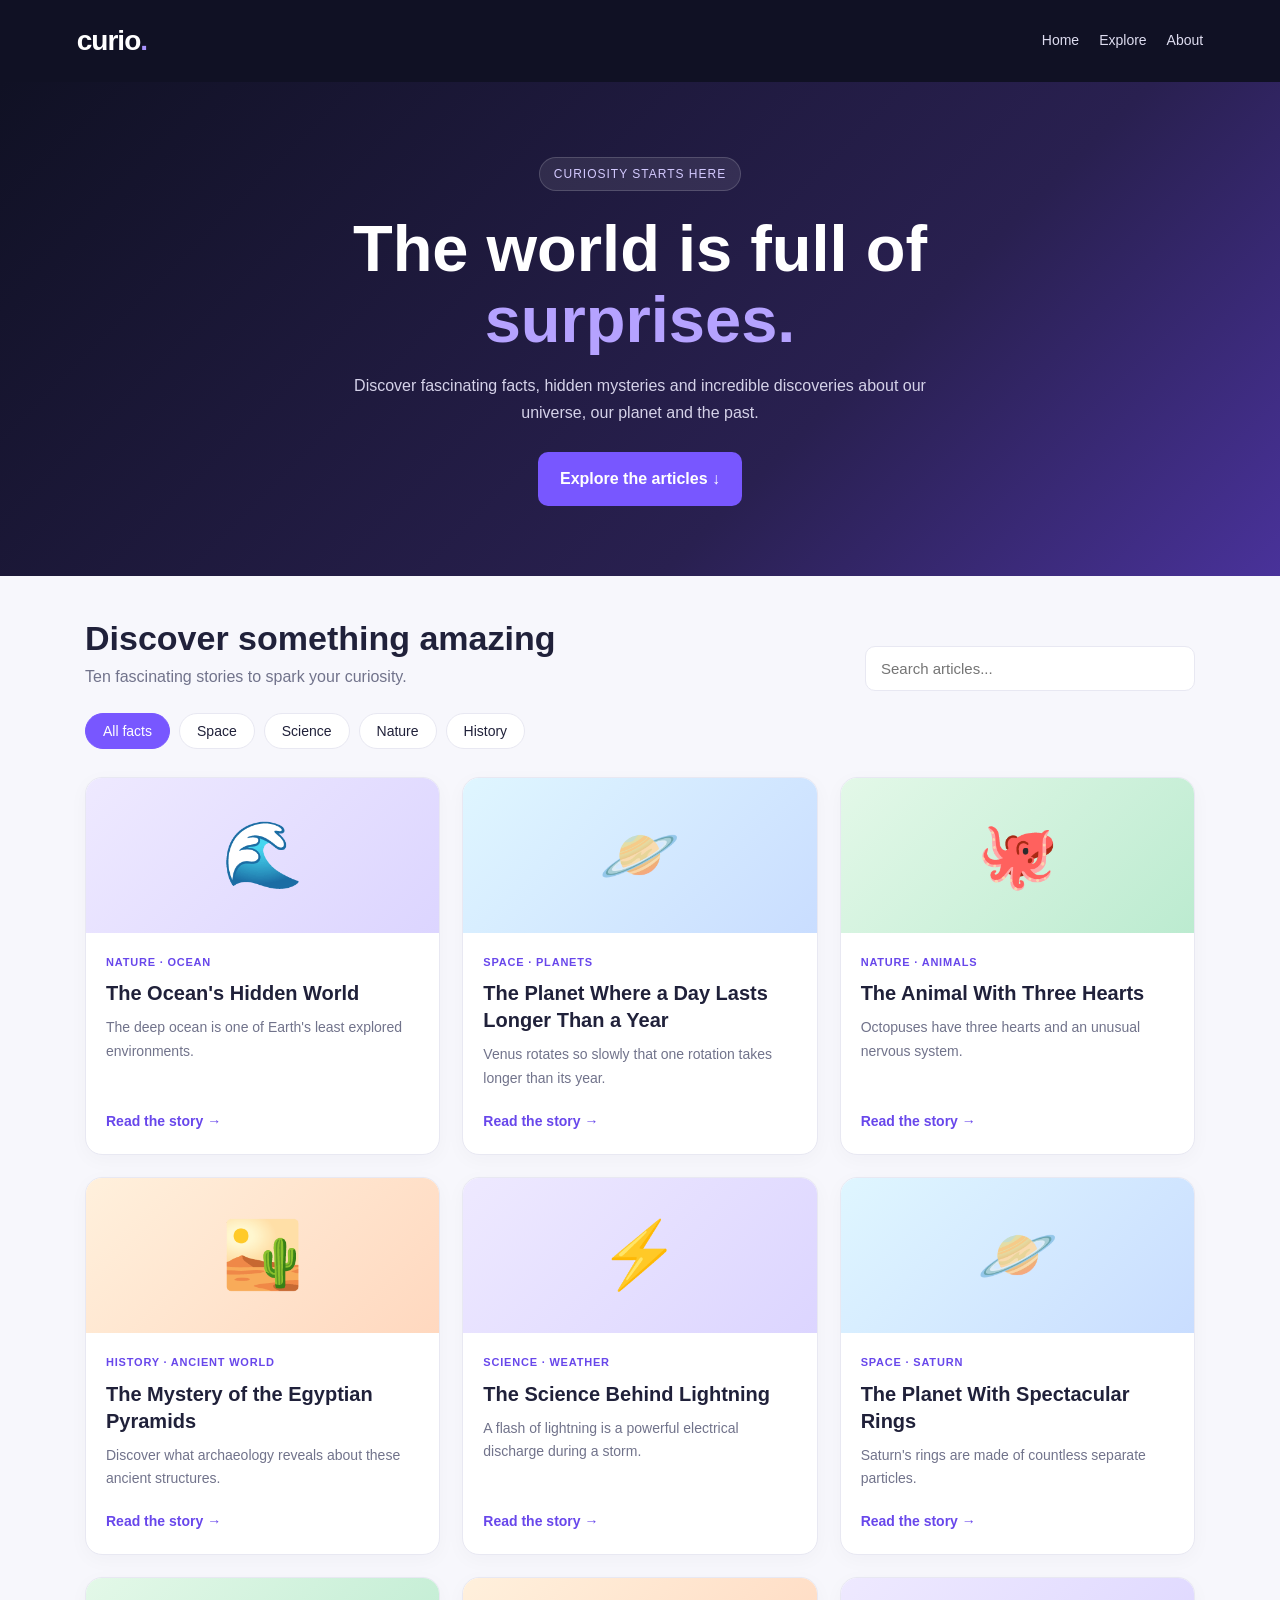
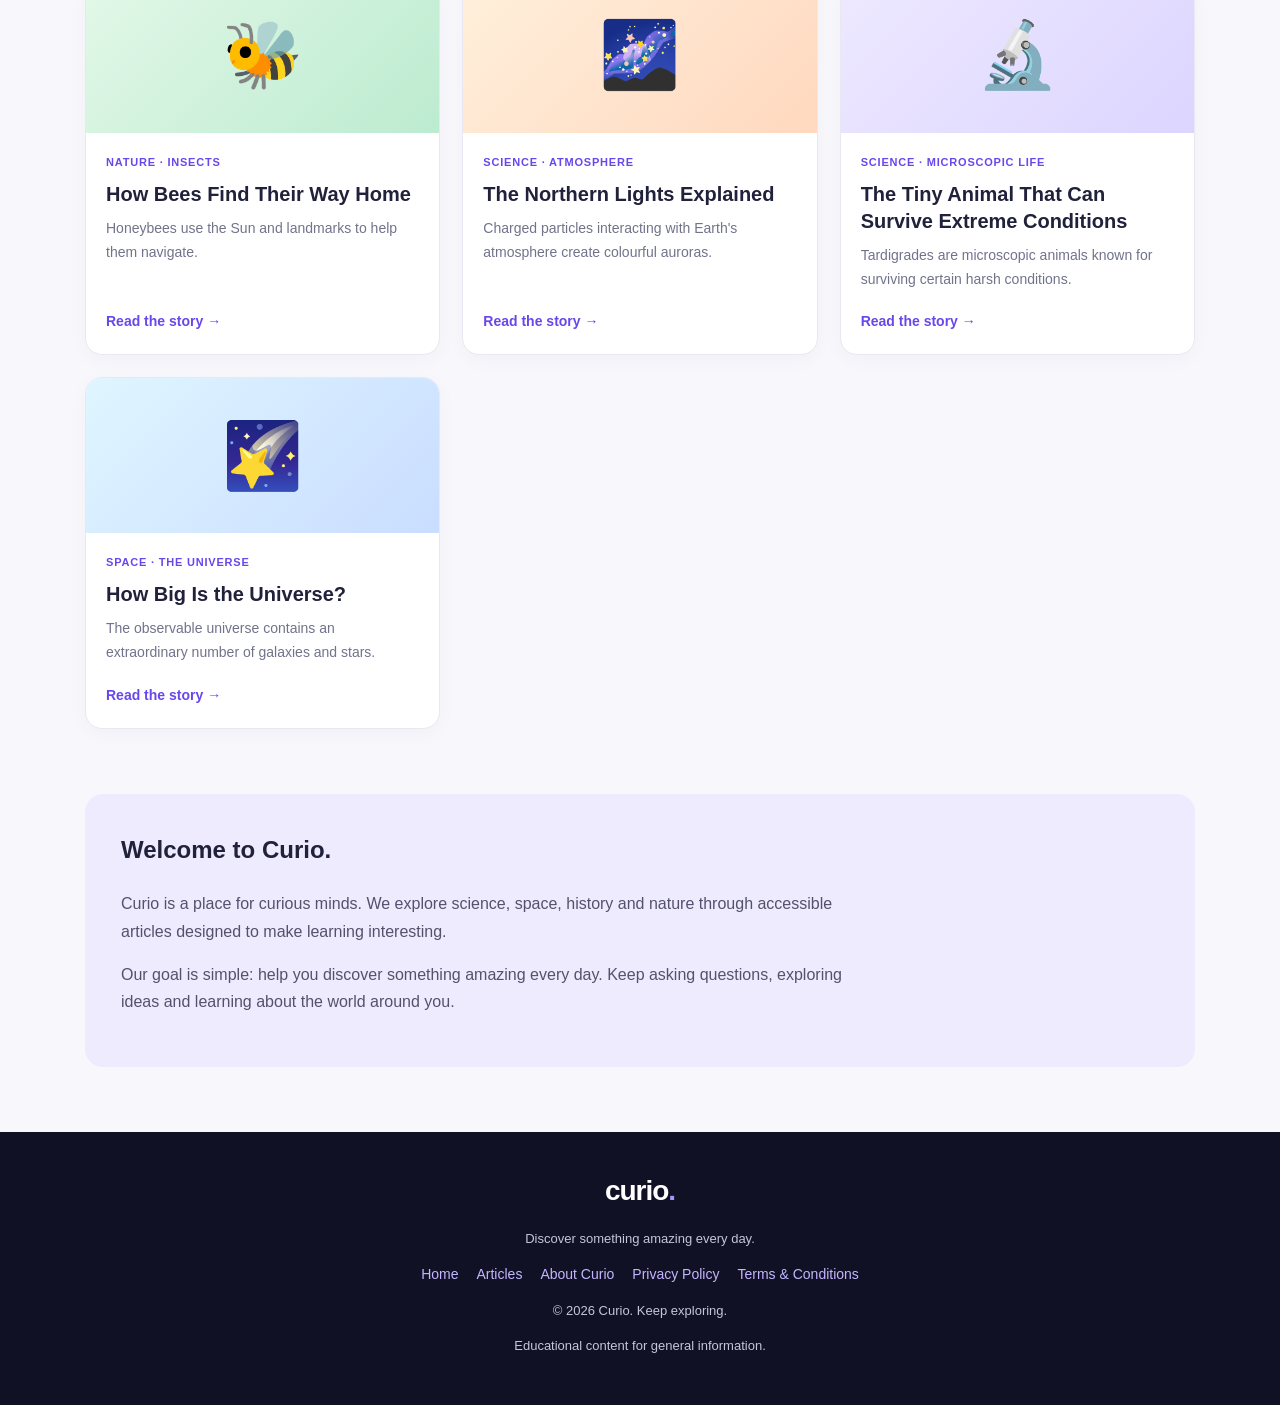
==== commit d9da1a04: "Update index.html" ====
--- a/index.html
+++ b/index.html
@@ -3,269 +3,126 @@
 <head>
 <meta charset="UTF-8">
 <meta name="viewport" content="width=device-width, initial-scale=1.0">
-<meta name="description" content="Explore fascinating facts, science discoveries, space mysteries, history and nature with Curio. Discover something amazing every day.">
+<meta name="description" content="Discover fascinating facts, science, space, history and nature with Curio.">
 <meta name="theme-color" content="#101124">
 <title>Curio — Discover Something Amazing</title>
-
 <style>
 :root {
-  --bg: #f7f7fc;
-  --card: #ffffff;
-  --text: #20213a;
-  --muted: #71738b;
-  --purple: #7857ff;
-  --dark: #101124;
-  --border: #e8e8f2;
-}
-* { box-sizing: border-box; }
-html { scroll-behavior: smooth; }
+  --bg:#f7f7fc; --card:#fff; --text:#20213a;
+  --muted:#71738b; --purple:#7857ff; --dark:#101124;
+  --border:#e8e8f2;
+}
+* { box-sizing:border-box; }
+html { scroll-behavior:smooth; }
 body {
-  margin: 0;
-  font-family: Arial, Helvetica, sans-serif;
-  background: var(--bg);
-  color: var(--text);
-  line-height: 1.7;
-}
-a { color: inherit; }
+  margin:0; font-family:Arial,Helvetica,sans-serif;
+  background:var(--bg); color:var(--text); line-height:1.7;
+}
+a { color:inherit; }
 header {
-  background: var(--dark);
-  color: white;
-  padding: 17px 6%;
-  display: flex;
-  justify-content: space-between;
-  align-items: center;
-  gap: 18px;
-  flex-wrap: wrap;
-}
-.logo {
-  color: white;
-  font-size: 28px;
-  font-weight: 900;
-  letter-spacing: -1px;
-  text-decoration: none;
-}
-.logo span { color: #a994ff; }
-nav { display: flex; gap: 20px; flex-wrap: wrap; }
-nav a {
-  text-decoration: none;
-  color: #deddf0;
-  font-size: 14px;
-}
-nav a:hover { color: #b9aaff; }
+  background:var(--dark); color:white; padding:17px 6%;
+  display:flex; justify-content:space-between; align-items:center;
+  gap:18px; flex-wrap:wrap;
+}
+.logo { color:white; font-size:28px; font-weight:900;
+  letter-spacing:-1px; text-decoration:none; }
+.logo span { color:#a994ff; }
+nav { display:flex; gap:20px; flex-wrap:wrap; }
+nav a { text-decoration:none; color:#deddf0; font-size:14px; }
+nav a:hover { color:#b9aaff; }
 .hero {
-  background: linear-gradient(135deg, #101124, #292050 65%, #49329a);
-  color: white;
-  text-align: center;
-  padding: 75px 20px 70px;
+  background:linear-gradient(135deg,#101124,#292050 65%,#49329a);
+  color:white; text-align:center; padding:75px 20px 70px;
 }
 .eyebrow {
-  display: inline-block;
-  color: #d4caff;
-  background: #ffffff16;
-  border: 1px solid #ffffff28;
-  border-radius: 30px;
-  padding: 6px 14px;
-  font-size: 12px;
-  letter-spacing: 1px;
-  text-transform: uppercase;
+  display:inline-block; color:#d4caff; background:#ffffff16;
+  border:1px solid #ffffff28; border-radius:30px;
+  padding:6px 14px; font-size:12px; letter-spacing:1px;
+  text-transform:uppercase;
 }
 .hero h1 {
-  font-size: clamp(36px, 6vw, 65px);
-  line-height: 1.1;
-  margin: 22px auto 16px;
-  max-width: 800px;
-}
-.hero h1 span { color: #b5a2ff; }
-.hero p {
-  color: #d5d2e9;
-  max-width: 600px;
-  margin: 0 auto 26px;
-}
+  font-size:clamp(36px,6vw,65px); line-height:1.1;
+  margin:22px auto 16px; max-width:800px;
+}
+.hero h1 span { color:#b5a2ff; }
+.hero p { color:#d5d2e9; max-width:600px; margin:0 auto 26px; }
 .primary-btn {
-  display: inline-block;
-  border: 0;
-  border-radius: 10px;
-  padding: 13px 22px;
-  background: var(--purple);
-  color: white;
-  font-weight: bold;
-  text-decoration: none;
-  cursor: pointer;
-}
-.primary-btn:hover { background: #6240e8; }
-main {
-  max-width: 1150px;
-  margin: auto;
-  padding: 42px 20px 65px;
-}
+  display:inline-block; border:0; border-radius:10px;
+  padding:13px 22px; background:var(--purple); color:white;
+  font-weight:bold; text-decoration:none; cursor:pointer;
+}
+.primary-btn:hover { background:#6240e8; }
+main { max-width:1150px; margin:auto; padding:42px 20px 65px; }
 .section-heading {
-  display: flex;
-  align-items: end;
-  justify-content: space-between;
-  gap: 15px;
-  flex-wrap: wrap;
-  margin-bottom: 22px;
+  display:flex; align-items:end; justify-content:space-between;
+  gap:15px; flex-wrap:wrap; margin-bottom:22px;
 }
 .section-heading h2 {
-  font-size: clamp(25px, 4vw, 34px);
-  line-height: 1.2;
-  margin: 0 0 5px;
-}
-.section-heading p { color: var(--muted); margin: 0; }
+  font-size:clamp(25px,4vw,34px); line-height:1.2;
+  margin:0 0 5px;
+}
+.section-heading p { color:var(--muted); margin:0; }
 .search-box {
-  width: 100%;
-  max-width: 330px;
-  padding: 13px 15px;
-  border: 1px solid var(--border);
-  border-radius: 10px;
-  background: white;
-  color: var(--text);
-  font-size: 15px;
-}
-.filters {
-  display: flex;
-  gap: 9px;
-  flex-wrap: wrap;
-  margin: 22px 0 28px;
-}
+  width:100%; max-width:330px; padding:13px 15px;
+  border:1px solid var(--border); border-radius:10px;
+  background:white; color:var(--text); font-size:15px;
+}
+.filters { display:flex; gap:9px; flex-wrap:wrap; margin:22px 0 28px; }
 .filter-btn {
-  border: 1px solid var(--border);
-  background: white;
-  color: var(--text);
-  border-radius: 30px;
-  padding: 9px 17px;
-  cursor: pointer;
-  font-size: 14px;
-}
-.filter-btn.active, .filter-btn:hover {
-  background: var(--purple);
-  color: white;
-  border-color: var(--purple);
+  border:1px solid var(--border); background:white; color:var(--text);
+  border-radius:30px; padding:9px 17px; cursor:pointer; font-size:14px;
+}
+.filter-btn.active,.filter-btn:hover {
+  background:var(--purple); color:white; border-color:var(--purple);
 }
 .grid {
-  display: grid;
-  grid-template-columns: repeat(3, minmax(0, 1fr));
-  gap: 22px;
+  display:grid; grid-template-columns:repeat(3,minmax(0,1fr)); gap:22px;
 }
 .card {
-  background: var(--card);
-  border: 1px solid var(--border);
-  border-radius: 17px;
-  overflow: hidden;
-  display: flex;
-  flex-direction: column;
-  box-shadow: 0 5px 20px #20213a08;
-  transition: transform .2s, box-shadow .2s;
-}
-.card:hover {
-  transform: translateY(-4px);
-  box-shadow: 0 12px 28px #20213a12;
-}
+  background:var(--card); border:1px solid var(--border);
+  border-radius:17px; overflow:hidden; display:flex; flex-direction:column;
+  box-shadow:0 5px 20px #20213a08; transition:transform .2s;
+}
+.card:hover { transform:translateY(-4px); }
+.card[hidden] { display:none; }
 .card-art {
-  min-height: 155px;
-  display: grid;
-  place-items: center;
-  font-size: 65px;
-  background: linear-gradient(135deg, #eee9ff, #dcd5ff);
-}
-.card:nth-child(4n+2) .card-art {
-  background: linear-gradient(135deg, #dff6ff, #c9ddff);
-}
-.card:nth-child(4n+3) .card-art {
-  background: linear-gradient(135deg, #e3f8e8, #bcebd0);
-}
-.card:nth-child(4n+4) .card-art {
-  background: linear-gradient(135deg, #fff0dc, #ffd8bf);
-}
-.card-body {
-  padding: 20px;
-  display: flex;
-  flex-direction: column;
-  flex: 1;
-}
-.tag {
-  font-size: 11px;
-  color: #6847eb;
-  text-transform: uppercase;
-  font-weight: bold;
-  letter-spacing: .8px;
-}
-.card h3 {
-  font-size: 20px;
-  line-height: 1.35;
-  margin: 9px 0;
-}
-.card p {
-  color: var(--muted);
-  font-size: 14px;
-  margin: 0 0 17px;
-}
+  min-height:155px; display:grid; place-items:center; font-size:65px;
+  background:linear-gradient(135deg,#eee9ff,#dcd5ff);
+}
+.card:nth-child(4n+2) .card-art { background:linear-gradient(135deg,#dff6ff,#c9ddff); }
+.card:nth-child(4n+3) .card-art { background:linear-gradient(135deg,#e3f8e8,#bcebd0); }
+.card:nth-child(4n+4) .card-art { background:linear-gradient(135deg,#fff0dc,#ffd8bf); }
+.card-body { padding:20px; display:flex; flex-direction:column; flex:1; }
+.tag { font-size:11px; color:#6847eb; text-transform:uppercase; font-weight:bold; letter-spacing:.8px; }
+.card h3 { font-size:20px; line-height:1.35; margin:9px 0; }
+.card p { color:var(--muted); font-size:14px; margin:0 0 17px; }
 .read-btn {
-  margin-top: auto;
-  align-self: flex-start;
-  border: 0;
-  background: none;
-  color: #6847eb;
-  font-size: 14px;
-  font-weight: bold;
-  cursor: pointer;
-  padding: 5px 0;
-}
-.read-btn:hover { text-decoration: underline; }
-.article-detail {
-  border-top: 1px solid var(--border);
-  padding-top: 14px;
-  margin-top: 12px;
-  font-size: 14px;
-  color: #45465f;
-}
-.article-detail[hidden] { display: none; }
-.article-detail p { color: #45465f; }
-.article-detail h4 { margin: 12px 0 4px; }
-.empty {
-  display: none;
-  text-align: center;
-  color: var(--muted);
-  padding: 40px 10px;
-}
-.about {
-  margin-top: 65px;
-  padding: 36px;
-  border-radius: 18px;
-  background: #eeebff;
-}
-.about h2 { margin-top: 0; }
-.about p { max-width: 760px; color: #54516c; }
-footer {
-  background: var(--dark);
-  color: white;
-  padding: 35px 20px;
-  text-align: center;
-}
-footer p { color: #c6c5dc; font-size: 13px; }
-footer a { color: #c3b6ff; }
-.footer-links {
-  display: flex;
-  justify-content: center;
-  gap: 18px;
-  flex-wrap: wrap;
-}
-@media (max-width: 850px) {
-  .grid { grid-template-columns: repeat(2, minmax(0, 1fr)); }
-}
-@media (max-width: 560px) {
-  header { padding: 15px 5%; }
-  nav { gap: 13px; }
-  .hero { padding: 55px 18px; }
-  main { padding: 32px 15px 45px; }
-  .grid { grid-template-columns: 1fr; }
-  .card-art { min-height: 140px; }
-  .about { padding: 24px; }
-  .search-box { max-width: 100%; }
+  margin-top:auto; align-self:flex-start; border:0; background:none;
+  color:#6847eb; font-size:14px; font-weight:bold; cursor:pointer; padding:5px 0;
+}
+.read-btn:hover { text-decoration:underline; }
+.article-detail { border-top:1px solid var(--border); padding-top:14px; margin-top:12px; font-size:14px; color:#45465f; }
+.article-detail[hidden] { display:none; }
+.article-detail p { color:#45465f; }
+.article-detail h4 { margin:12px 0 4px; }
+.empty { display:none; text-align:center; color:var(--muted); padding:40px 10px; }
+.about { margin-top:65px; padding:36px; border-radius:18px; background:#eeebff; }
+.about h2 { margin-top:0; }
+.about p { max-width:760px; color:#54516c; }
+footer { background:var(--dark); color:white; padding:35px 20px; text-align:center; }
+footer p { color:#c6c5dc; font-size:13px; }
+.footer-links { display:flex; justify-content:center; gap:18px; flex-wrap:wrap; }
+.footer-links a { color:#c3b6ff; font-size:14px; text-decoration:none; }
+.footer-links a:hover { text-decoration:underline; }
+@media(max-width:850px) { .grid { grid-template-columns:repeat(2,minmax(0,1fr)); } }
+@media(max-width:560px) {
+  header { padding:15px 5%; } nav { gap:13px; }
+  .hero { padding:55px 18px; } main { padding:32px 15px 45px; }
+  .grid { grid-template-columns:1fr; } .card-art { min-height:140px; }
+  .about { padding:24px; } .search-box { max-width:100%; }
 }
 </style>
 </head>
-
 <body>
 <header>
   <a class="logo" href="#home">curio<span>.</span></a>
@@ -284,199 +141,154 @@
 </section>
 
 <main>
-  <section id="articles">
-    <div class="section-heading">
-      <div>
-        <h2>Discover something amazing</h2>
-        <p>Ten fascinating stories to spark your curiosity.</p>
-      </div>
-      <input class="search-box" id="searchInput" type="search"
-        placeholder="Search articles..." aria-label="Search articles">
+<section id="articles">
+  <div class="section-heading">
+    <div>
+      <h2>Discover something amazing</h2>
+      <p>Ten fascinating stories to spark your curiosity.</p>
     </div>
-
-    <div class="filters" aria-label="Filter articles">
-      <button class="filter-btn active" data-filter="all">All facts</button>
-      <button class="filter-btn" data-filter="space">Space</button>
-      <button class="filter-btn" data-filter="science">Science</button>
-      <button class="filter-btn" data-filter="nature">Nature</button>
-      <button class="filter-btn" data-filter="history">History</button>
-    </div>
-
-    <div class="grid" id="articleGrid">
-
-      <article class="card" data-category="nature">
-        <div class="card-art" aria-hidden="true">🌊</div>
-        <div class="card-body">
-          <span class="tag">Nature · Ocean</span>
-          <h3>The Ocean's Hidden World</h3>
-          <p>The deep ocean is one of Earth's least explored environments. What could still be waiting to be discovered?</p>
-          <button class="read-btn" aria-expanded="false">Read the story →</button>
-          <div class="article-detail" hidden>
-            <p>Sunlight fades rapidly as you descend into the ocean. In the deep sea, pressure is enormous, temperatures are often low, and many animals have adapted to life in darkness.</p>
-            <h4>How do deep-sea animals find food?</h4>
-            <p>Some eat falling organic material called marine snow. Others hunt, filter food from the water, or live near special environments such as hydrothermal vents.</p>
-            <p>Scientists use remotely operated vehicles, submarines and underwater cameras to explore these places. New observations continue to improve our understanding of ocean life.</p>
-          </div>
-        </div>
-      </article>
-
-      <article class="card" data-category="space">
-        <div class="card-art" aria-hidden="true">🪐</div>
-        <div class="card-body">
-          <span class="tag">Space · Planets</span>
-          <h3>The Planet Where a Day Lasts Longer Than a Year</h3>
-          <p>Venus rotates so slowly that one rotation takes longer than one trip around the Sun.</p>
-          <button class="read-btn" aria-expanded="false">Read the story →</button>
-          <div class="article-detail" hidden>
-            <p>Venus takes about 243 Earth days to rotate once relative to distant stars. It completes one orbit around the Sun in about 225 Earth days.</p>
-            <h4>Why is Venus so hot?</h4>
-            <p>Its thick atmosphere contains mostly carbon dioxide, which traps heat through an intense greenhouse effect. The surface is hot enough to melt lead.</p>
-            <p>Venus also rotates in the opposite direction to most planets. On Venus, the Sun would appear to rise in the west and set in the east.</p>
-          </div>
-        </div>
-      </article>
-
-      <article class="card" data-category="nature">
-        <div class="card-art" aria-hidden="true">🐙</div>
-        <div class="card-body">
-          <span class="tag">Nature · Animals</span>
-          <h3>The Animal With Three Hearts</h3>
-          <p>Octopuses have three hearts and a remarkable nervous system spread throughout their bodies.</p>
-          <button class="read-btn" aria-expanded="false">Read the story →</button>
-          <div class="article-detail" hidden>
-            <p>Two of an octopus's hearts pump blood through the gills, where oxygen enters the blood. The third pumps blood to the rest of the body.</p>
-            <h4>What makes an octopus special?</h4>
-            <p>An octopus has eight arms equipped with suckers. Its nervous system allows its arms to perform many movements while receiving information from the environment.</p>
-            <p>Octopuses can solve certain puzzles, open containers and change their skin colour and texture to blend into their surroundings or communicate.</p>
-          </div>
-        </div>
-      </article>
-
-      <article class="card" data-category="history">
-        <div class="card-art" aria-hidden="true">🏜️</div>
-        <div class="card-body">
-          <span class="tag">History · Ancient world</span>
-          <h3>The Mystery of the Egyptian Pyramids</h3>
-          <p>How did ancient Egyptians organise the enormous effort required to build their pyramids?</p>
-          <button class="read-btn" aria-expanded="false">Read the story →</button>
-          <div class="article-detail" hidden>
-            <p>The Great Pyramid of Giza was built during the reign of Pharaoh Khufu, more than 4,500 years ago. It was originally about 146.6 metres tall.</p>
-            <h4>How were the pyramids built?</h4>
-            <p>Archaeological evidence points to skilled workers, organised teams, quarries, transport routes and carefully planned construction. Workers used tools, sledges and other methods to move heavy materials.</p>
-            <p>Researchers continue to investigate the exact techniques used for different stages of construction. The pyramids are impressive examples of ancient Egyptian engineering.</p>
-          </div>
-        </div>
-      </article>
-
-      <article class="card" data-category="science">
-        <div class="card-art" aria-hidden="true">⚡</div>
-        <div class="card-body">
-          <span class="tag">Science · Weather</span>
-          <h3>The Science Behind Lightning</h3>
-          <p>A flash of lightning is a powerful electrical discharge created during a storm.</p>
-          <button class="read-btn" aria-expanded="false">Read the story →</button>
-          <div class="article-detail" hidden>
-            <p>Inside storm clouds, collisions between ice particles and other water droplets help separate electrical charges. When the electric field becomes strong enough, a discharge can occur.</p>
-            <h4>Why do we hear thunder?</h4>
-            <p>Lightning heats the surrounding air extremely quickly. The air expands rapidly, producing a pressure wave that we hear as thunder.</p>
-            <p>Light reaches us much faster than sound. Counting the seconds between a flash and its thunder can help estimate how far away the lightning is, but always seek shelter inside a substantial building or enclosed vehicle during a storm.</p>
-          </div>
-        </div>
-      </article>
-
-      <article class="card" data-category="space">
-        <div class="card-art" aria-hidden="true">🪐</div>
-        <div class="card-body">
-          <span class="tag">Space · Saturn</span>
-          <h3>The Planet With Spectacular Rings</h3>
-          <p>Saturn's rings stretch across an enormous distance, but they are made of countless individual particles.</p>
-          <button class="read-btn" aria-expanded="false">Read the story →</button>
-          <div class="article-detail" hidden>
-            <p>Saturn's rings contain pieces of water ice, rocky material and dust. The particles range from tiny grains to much larger chunks.</p>
-            <h4>Are the rings solid?</h4>
-            <p>No. From far away they look like solid bands, but they are made of many separate particles orbiting Saturn.</p>
-            <p>The rings are very wide but extremely thin compared with their width. Scientists study them to learn more about gravity, planetary formation and the history of Saturn's moons.</p>
-          </div>
-        </div>
-      </article>
-
-      <article class="card" data-category="nature">
-        <div class="card-art" aria-hidden="true">🐝</div>
-        <div class="card-body">
-          <span class="tag">Nature · Insects</span>
-          <h3>How Bees Find Their Way Home</h3>
-          <p>Honeybees use several clues to navigate between flowers and their hive.</p>
-          <button class="read-btn" aria-expanded="false">Read the story →</button>
-          <div class="article-detail" hidden>
-            <p>Bees can use the Sun's position, visual landmarks and patterns in the landscape to help them navigate. They also have an internal sense of direction.</p>
-            <h4>How do bees share information?</h4>
-            <p>A honeybee that finds a good source of food can perform a waggle dance. The direction and duration of parts of this dance communicate information about the food's direction and distance.</p>
-            <p>This behaviour helps other bees locate flowers. It is one of the best-known examples of communication in insects.</p>
-          </div>
-        </div>
-      </article>
-
-      <article class="card" data-category="science">
-        <div class="card-art" aria-hidden="true">🌌</div>
-        <div class="card-body">
-          <span class="tag">Science · Atmosphere</span>
-          <h3>The Northern Lights Explained</h3>
-          <p>Colourful lights can dance across the sky when charged particles interact with Earth's atmosphere.</p>
-          <button class="read-btn" aria-expanded="false">Read the story →</button>
-          <div class="article-detail" hidden>
-            <p>The aurora borealis, or northern lights, occurs when energetic charged particles interact with gases high in Earth's atmosphere. The southern counterpart is called the aurora australis.</p>
-            <h4>Where do the colours come from?</h4>
-            <p>Different gases and altitudes produce different colours. Oxygen commonly produces green and sometimes red light, while nitrogen can contribute blue and purple colours.</p>
-            <p>Auroras are most commonly visible at high latitudes, although strong solar activity can make them visible farther from the poles.</p>
-          </div>
-        </div>
-      </article>
-
-      <article class="card" data-category="science">
-        <div class="card-art" aria-hidden="true">🔬</div>
-        <div class="card-body">
-          <span class="tag">Science · Microscopic life</span>
-          <h3>The Tiny Animal That Can Survive Extreme Conditions</h3>
-          <p>Tardigrades are tiny animals famous for surviving conditions that many other organisms cannot tolerate.</p>
-          <button class="read-btn" aria-expanded="false">Read the story →</button>
-          <div class="article-detail" hidden>
-            <p>Tardigrades, sometimes called water bears, are microscopic animals found in environments ranging from moss to marine habitats.</p>
-            <h4>How can they survive?</h4>
-            <p>Some species can enter a dormant state called cryptobiosis when conditions become harsh. In this state, their metabolism drops dramatically, allowing them to endure certain periods of drying and other environmental stresses.</p>
-            <p>They are not indestructible. Survival depends on the species, the conditions and how long the animal is exposed to them.</p>
-          </div>
-        </div>
-      </article>
-
-      <article class="card" data-category="space">
-        <div class="card-art" aria-hidden="true">🌠</div>
-        <div class="card-body">
-          <span class="tag">Space · The universe</span>
-          <h3>How Big Is the Universe?</h3>
-          <p>The observable universe contains an extraordinary number of galaxies, stars and planets.</p>
-          <button class="read-btn" aria-expanded="false">Read the story →</button>
-          <div class="article-detail" hidden>
-            <p>The observable universe is the region of the universe from which light has had time to reach us since the universe began expanding about 13.8 billion years ago.</p>
-            <h4>How large is it?</h4>
-            <p>Scientists estimate that the observable universe is about 93 billion light-years across. This is larger than 27.6 billion light-years because space has expanded while the light was travelling.</p>
-            <p>The entire universe may extend far beyond what we can observe. Scientists do not yet know whether it is finite or infinite.</p>
-          </div>
-        </div>
-      </article>
-
-    </div>
-
-    <div class="empty" id="emptyMessage">
-      <h3>No articles found</h3>
-      <p>Try another search term or select a different category.</p>
-    </div>
-  </section>
-
-  <section class="about" id="about">
-    <h2>Welcome to Curio.</h2>
-    <p>Curio is a place for curious minds. We explore science, space, history and nature through accessible articles designed to make learning interesting.</p>
-    <p>Our goal is simple: help you discover something amazing every day. Keep asking questions, exploring ideas and learning about the world around you.</p>
-  </section>
+    <input class="search-box" id="searchInput" type="search" placeholder="Search articles..." aria-label="Search articles">
+  </div>
+
+  <div class="filters" aria-label="Filter articles">
+    <button class="filter-btn active" data-filter="all" aria-pressed="true">All facts</button>
+    <button class="filter-btn" data-filter="space" aria-pressed="false">Space</button>
+    <button class="filter-btn" data-filter="science" aria-pressed="false">Science</button>
+    <button class="filter-btn" data-filter="nature" aria-pressed="false">Nature</button>
+    <button class="filter-btn" data-filter="history" aria-pressed="false">History</button>
+  </div>
+
+  <div class="grid" id="articleGrid">
+
+    <article class="card" data-category="nature">
+      <div class="card-art" aria-hidden="true">🌊</div><div class="card-body">
+      <span class="tag">Nature · Ocean</span><h3>The Ocean's Hidden World</h3>
+      <p>The deep ocean is one of Earth's least explored environments.</p>
+      <button class="read-btn" aria-expanded="false">Read the story →</button>
+      <div class="article-detail" hidden>
+        <p>Sunlight fades rapidly as you descend into the ocean. Deep-sea animals have adapted to darkness, cold temperatures and enormous pressure.</p>
+        <h4>How do they find food?</h4>
+        <p>Some eat marine snow, the organic material drifting down from above. Others hunt or live near hydrothermal vents. Researchers use underwater robots and submersibles to study these environments.</p>
+      </div></div>
+    </article>
+
+    <article class="card" data-category="space">
+      <div class="card-art" aria-hidden="true">🪐</div><div class="card-body">
+      <span class="tag">Space · Planets</span><h3>The Planet Where a Day Lasts Longer Than a Year</h3>
+      <p>Venus rotates so slowly that one rotation takes longer than its year.</p>
+      <button class="read-btn" aria-expanded="false">Read the story →</button>
+      <div class="article-detail" hidden>
+        <p>Venus takes about 243 Earth days to rotate once relative to distant stars, while its orbit around the Sun takes about 225 Earth days.</p>
+        <h4>Why is Venus so hot?</h4>
+        <p>Its thick carbon-dioxide atmosphere traps heat through an intense greenhouse effect. Venus also rotates in the opposite direction to most planets.</p>
+      </div></div>
+    </article>
+
+    <article class="card" data-category="nature">
+      <div class="card-art" aria-hidden="true">🐙</div><div class="card-body">
+      <span class="tag">Nature · Animals</span><h3>The Animal With Three Hearts</h3>
+      <p>Octopuses have three hearts and an unusual nervous system.</p>
+      <button class="read-btn" aria-expanded="false">Read the story →</button>
+      <div class="article-detail" hidden>
+        <p>Two hearts pump blood through the gills, where oxygen enters the blood. The third pumps blood to the rest of the body.</p>
+        <h4>What makes octopuses special?</h4>
+        <p>They can solve certain puzzles, open containers and change their skin colour and texture to blend into their surroundings.</p>
+      </div></div>
+    </article>
+
+    <article class="card" data-category="history">
+      <div class="card-art" aria-hidden="true">🏜️</div><div class="card-body">
+      <span class="tag">History · Ancient world</span><h3>The Mystery of the Egyptian Pyramids</h3>
+      <p>Discover what archaeology reveals about these ancient structures.</p>
+      <button class="read-btn" aria-expanded="false">Read the story →</button>
+      <div class="article-detail" hidden>
+        <p>The Great Pyramid of Giza was built for Pharaoh Khufu more than 4,500 years ago. It originally stood about 146.6 metres tall.</p>
+        <h4>How were they built?</h4>
+        <p>Evidence points to organised teams, quarries, transport routes and carefully planned construction. Researchers continue to investigate the exact techniques used.</p>
+      </div></div>
+    </article>
+
+    <article class="card" data-category="science">
+      <div class="card-art" aria-hidden="true">⚡</div><div class="card-body">
+      <span class="tag">Science · Weather</span><h3>The Science Behind Lightning</h3>
+      <p>A flash of lightning is a powerful electrical discharge during a storm.</p>
+      <button class="read-btn" aria-expanded="false">Read the story →</button>
+      <div class="article-detail" hidden>
+        <p>Collisions between ice particles and water droplets in storm clouds help separate electrical charges. A discharge can occur when the electric field becomes strong enough.</p>
+        <h4>Why do we hear thunder?</h4>
+        <p>Lightning heats the surrounding air very quickly. The air expands rapidly, creating the sound wave we hear as thunder. Always seek shelter indoors during a thunderstorm.</p>
+      </div></div>
+    </article>
+
+    <article class="card" data-category="space">
+      <div class="card-art" aria-hidden="true">🪐</div><div class="card-body">
+      <span class="tag">Space · Saturn</span><h3>The Planet With Spectacular Rings</h3>
+      <p>Saturn's rings are made of countless separate particles.</p>
+      <button class="read-btn" aria-expanded="false">Read the story →</button>
+      <div class="article-detail" hidden>
+        <p>Saturn's rings contain pieces of water ice, rocky material and dust. Their particles range from tiny grains to larger chunks.</p>
+        <h4>Are the rings solid?</h4>
+        <p>No. They look like solid bands from far away, but consist of separate particles orbiting Saturn. Scientists study them to learn about gravity and planetary history.</p>
+      </div></div>
+    </article>
+
+    <article class="card" data-category="nature">
+      <div class="card-art" aria-hidden="true">🐝</div><div class="card-body">
+      <span class="tag">Nature · Insects</span><h3>How Bees Find Their Way Home</h3>
+      <p>Honeybees use the Sun and landmarks to help them navigate.</p>
+      <button class="read-btn" aria-expanded="false">Read the story →</button>
+      <div class="article-detail" hidden>
+        <p>Bees use the Sun's position, visual landmarks and an internal sense of direction to navigate between flowers and their hive.</p>
+        <h4>How do bees share information?</h4>
+        <p>A honeybee can perform a waggle dance to communicate the direction and approximate distance of a food source to other bees.</p>
+      </div></div>
+    </article>
+
+    <article class="card" data-category="science">
+      <div class="card-art" aria-hidden="true">🌌</div><div class="card-body">
+      <span class="tag">Science · Atmosphere</span><h3>The Northern Lights Explained</h3>
+      <p>Charged particles interacting with Earth's atmosphere create colourful auroras.</p>
+      <button class="read-btn" aria-expanded="false">Read the story →</button>
+      <div class="article-detail" hidden>
+        <p>The aurora borealis, or northern lights, occurs when energetic charged particles interact with gases high in Earth's atmosphere. The southern counterpart is the aurora australis.</p>
+        <h4>Where do the colours come from?</h4>
+        <p>Different gases and altitudes produce different colours. Oxygen often produces green or red light, while nitrogen can contribute blue and purple.</p>
+      </div></div>
+    </article>
+
+    <article class="card" data-category="science">
+      <div class="card-art" aria-hidden="true">🔬</div><div class="card-body">
+      <span class="tag">Science · Microscopic life</span><h3>The Tiny Animal That Can Survive Extreme Conditions</h3>
+      <p>Tardigrades are microscopic animals known for surviving certain harsh conditions.</p>
+      <button class="read-btn" aria-expanded="false">Read the story →</button>
+      <div class="article-detail" hidden>
+        <p>Tardigrades, also called water bears, live in environments ranging from moss to marine habitats.</p>
+        <h4>How can they survive?</h4>
+        <p>Some species enter a dormant state called cryptobiosis when conditions become harsh. They can endure certain periods of drying and other environmental stresses, but they are not indestructible.</p>
+      </div></div>
+    </article>
+
+    <article class="card" data-category="space">
+      <div class="card-art" aria-hidden="true">🌠</div><div class="card-body">
+      <span class="tag">Space · The universe</span><h3>How Big Is the Universe?</h3>
+      <p>The observable universe contains an extraordinary number of galaxies and stars.</p>
+      <button class="read-btn" aria-expanded="false">Read the story →</button>
+      <div class="article-detail" hidden>
+        <p>The universe is about 13.8 billion years old. The observable universe is estimated to be about 93 billion light-years across.</p>
+        <h4>Why is it wider than 27.6 billion light-years?</h4>
+        <p>Space has expanded while light was travelling towards us. The entire universe may extend far beyond what we can observe, and scientists do not yet know whether it is finite or infinite.</p>
+      </div></div>
+    </article>
+
+  </div>
+  <div class="empty" id="emptyMessage"><h3>No articles found</h3><p>Try another search or category.</p></div>
+</section>
+
+<section class="about" id="about">
+  <h2>Welcome to Curio.</h2>
+  <p>Curio is a place for curious minds. We explore science, space, history and nature through accessible articles designed to make learning interesting.</p>
+  <p>Our goal is simple: help you discover something amazing every day. Keep asking questions, exploring ideas and learning about the world around you.</p>
+</section>
 </main>
 
 <footer>
@@ -486,10 +298,11 @@
     <a href="#home">Home</a>
     <a href="#articles">Articles</a>
     <a href="#about">About Curio</a>
-    <a href="mailto:curio.contact@example.com">Contact</a>
+    <a href="privacy.html">Privacy Policy</a>
+    <a href="terms.html">Terms &amp; Conditions</a>
   </div>
   <p>© <span id="year"></span> Curio. Keep exploring.</p>
-  <p>Educational content. Facts are presented for general information.</p>
+  <p>Educational content for general information.</p>
 </footer>
 
 <script>
@@ -504,13 +317,10 @@
   let visibleCount = 0;
 
   cards.forEach(card => {
-    const category = card.dataset.category;
-    const text = card.innerText.toLowerCase();
     const matchesCategory =
-      activeCategory === "all" || category === activeCategory;
-    const matchesSearch = text.includes(query);
+      activeCategory === "all" || card.dataset.category === activeCategory;
+    const matchesSearch = card.innerText.toLowerCase().includes(query);
     const visible = matchesCategory && matchesSearch;
-
     card.hidden = !visible;
     if (visible) visibleCount++;
   });
@@ -521,13 +331,11 @@
 filterButtons.forEach(button => {
   button.addEventListener("click", () => {
     activeCategory = button.dataset.filter;
-
     filterButtons.forEach(item => {
       const selected = item === button;
       item.classList.toggle("active", selected);
       item.setAttribute("aria-pressed", String(selected));
     });
-
     filterArticles();
   });
 });
@@ -538,7 +346,6 @@
   button.addEventListener("click", () => {
     const detail = button.nextElementSibling;
     const opening = detail.hidden;
-
     detail.hidden = !opening;
     button.setAttribute("aria-expanded", String(opening));
     button.textContent = opening ? "Close story ↑" : "Read the story →";
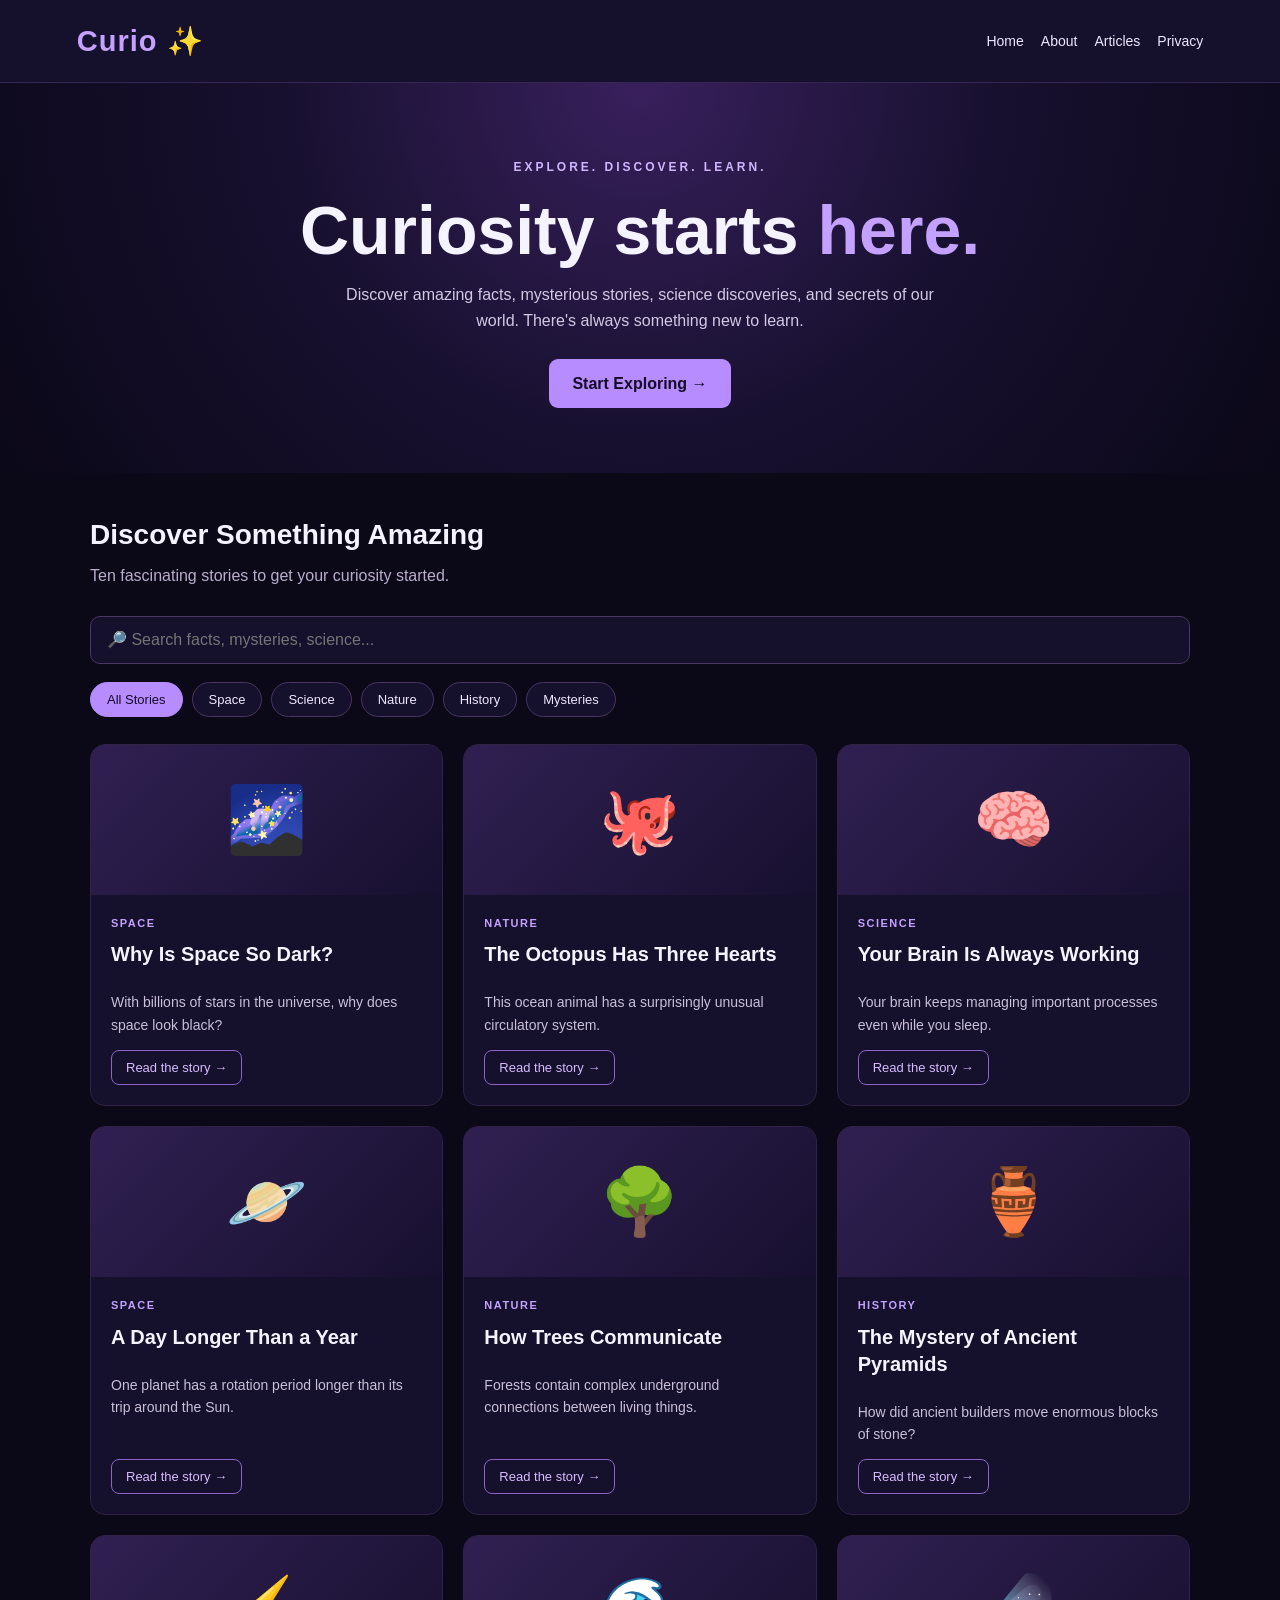
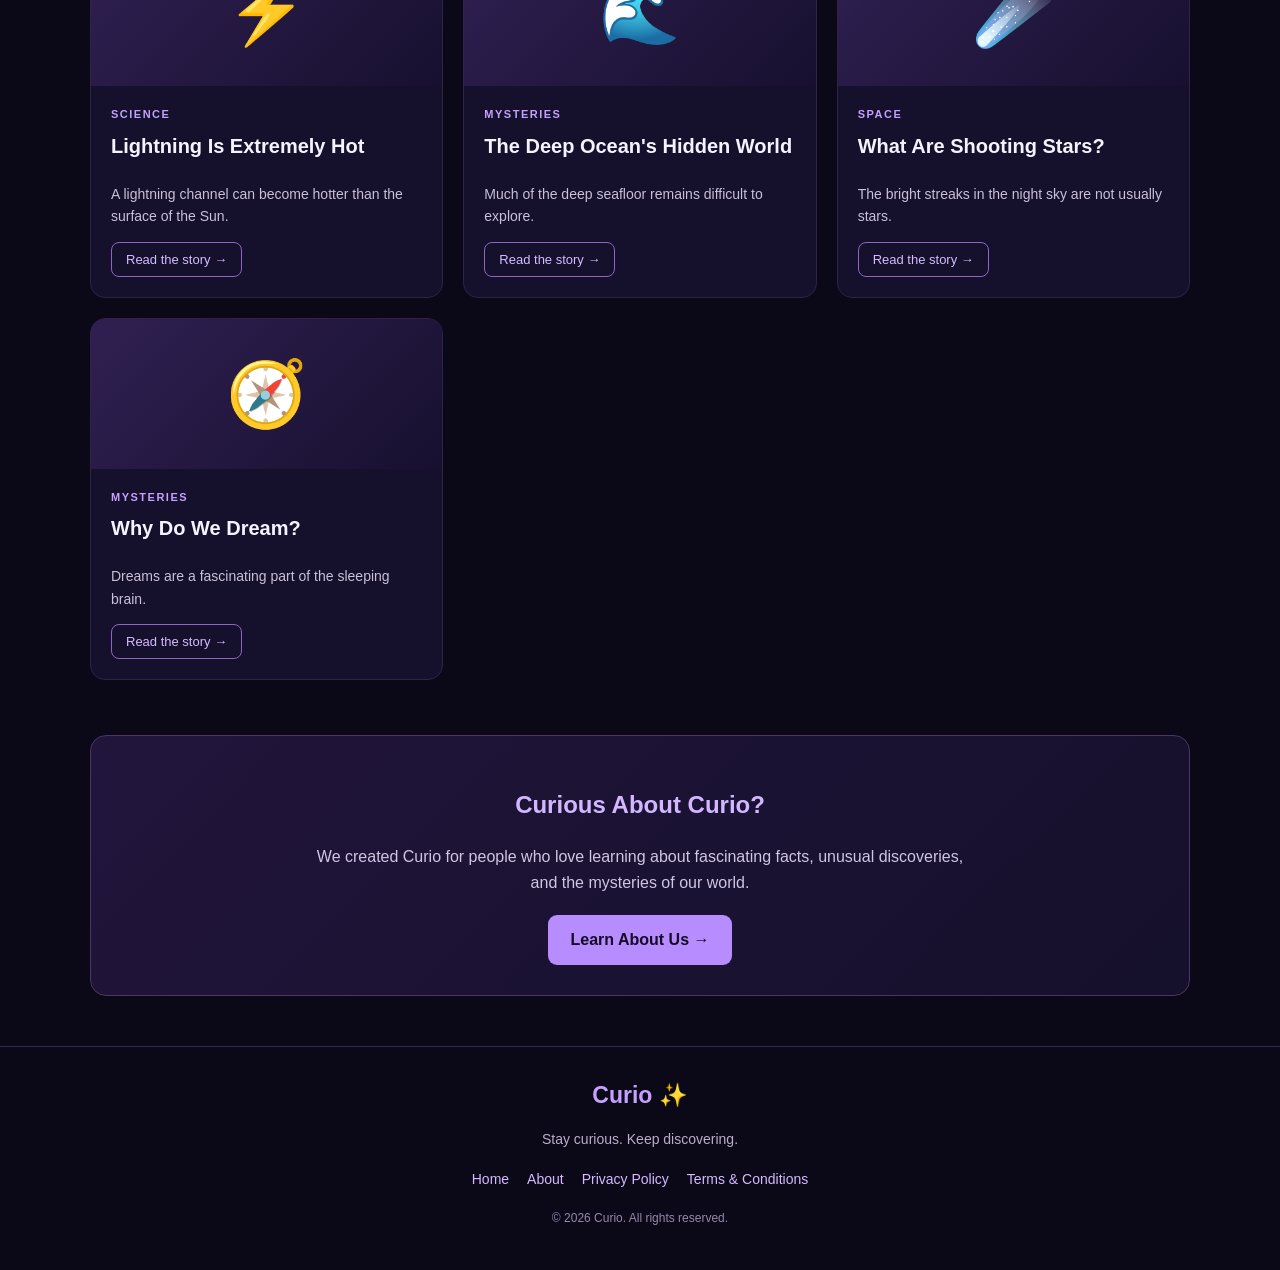
==== commit 28a18b3d: "Update index.html" ====
--- a/index.html
+++ b/index.html
@@ -1,358 +1,654 @@
 <!DOCTYPE html>
 <html lang="en">
 <head>
-<meta charset="UTF-8">
-<meta name="viewport" content="width=device-width, initial-scale=1.0">
-<meta name="description" content="Discover fascinating facts, science, space, history and nature with Curio.">
-<meta name="theme-color" content="#101124">
-<title>Curio — Discover Something Amazing</title>
-<style>
-:root {
-  --bg:#f7f7fc; --card:#fff; --text:#20213a;
-  --muted:#71738b; --purple:#7857ff; --dark:#101124;
-  --border:#e8e8f2;
-}
-* { box-sizing:border-box; }
-html { scroll-behavior:smooth; }
-body {
-  margin:0; font-family:Arial,Helvetica,sans-serif;
-  background:var(--bg); color:var(--text); line-height:1.7;
-}
-a { color:inherit; }
-header {
-  background:var(--dark); color:white; padding:17px 6%;
-  display:flex; justify-content:space-between; align-items:center;
-  gap:18px; flex-wrap:wrap;
-}
-.logo { color:white; font-size:28px; font-weight:900;
-  letter-spacing:-1px; text-decoration:none; }
-.logo span { color:#a994ff; }
-nav { display:flex; gap:20px; flex-wrap:wrap; }
-nav a { text-decoration:none; color:#deddf0; font-size:14px; }
-nav a:hover { color:#b9aaff; }
-.hero {
-  background:linear-gradient(135deg,#101124,#292050 65%,#49329a);
-  color:white; text-align:center; padding:75px 20px 70px;
-}
-.eyebrow {
-  display:inline-block; color:#d4caff; background:#ffffff16;
-  border:1px solid #ffffff28; border-radius:30px;
-  padding:6px 14px; font-size:12px; letter-spacing:1px;
-  text-transform:uppercase;
-}
-.hero h1 {
-  font-size:clamp(36px,6vw,65px); line-height:1.1;
-  margin:22px auto 16px; max-width:800px;
-}
-.hero h1 span { color:#b5a2ff; }
-.hero p { color:#d5d2e9; max-width:600px; margin:0 auto 26px; }
-.primary-btn {
-  display:inline-block; border:0; border-radius:10px;
-  padding:13px 22px; background:var(--purple); color:white;
-  font-weight:bold; text-decoration:none; cursor:pointer;
-}
-.primary-btn:hover { background:#6240e8; }
-main { max-width:1150px; margin:auto; padding:42px 20px 65px; }
-.section-heading {
-  display:flex; align-items:end; justify-content:space-between;
-  gap:15px; flex-wrap:wrap; margin-bottom:22px;
-}
-.section-heading h2 {
-  font-size:clamp(25px,4vw,34px); line-height:1.2;
-  margin:0 0 5px;
-}
-.section-heading p { color:var(--muted); margin:0; }
-.search-box {
-  width:100%; max-width:330px; padding:13px 15px;
-  border:1px solid var(--border); border-radius:10px;
-  background:white; color:var(--text); font-size:15px;
-}
-.filters { display:flex; gap:9px; flex-wrap:wrap; margin:22px 0 28px; }
-.filter-btn {
-  border:1px solid var(--border); background:white; color:var(--text);
-  border-radius:30px; padding:9px 17px; cursor:pointer; font-size:14px;
-}
-.filter-btn.active,.filter-btn:hover {
-  background:var(--purple); color:white; border-color:var(--purple);
-}
-.grid {
-  display:grid; grid-template-columns:repeat(3,minmax(0,1fr)); gap:22px;
-}
-.card {
-  background:var(--card); border:1px solid var(--border);
-  border-radius:17px; overflow:hidden; display:flex; flex-direction:column;
-  box-shadow:0 5px 20px #20213a08; transition:transform .2s;
-}
-.card:hover { transform:translateY(-4px); }
-.card[hidden] { display:none; }
-.card-art {
-  min-height:155px; display:grid; place-items:center; font-size:65px;
-  background:linear-gradient(135deg,#eee9ff,#dcd5ff);
-}
-.card:nth-child(4n+2) .card-art { background:linear-gradient(135deg,#dff6ff,#c9ddff); }
-.card:nth-child(4n+3) .card-art { background:linear-gradient(135deg,#e3f8e8,#bcebd0); }
-.card:nth-child(4n+4) .card-art { background:linear-gradient(135deg,#fff0dc,#ffd8bf); }
-.card-body { padding:20px; display:flex; flex-direction:column; flex:1; }
-.tag { font-size:11px; color:#6847eb; text-transform:uppercase; font-weight:bold; letter-spacing:.8px; }
-.card h3 { font-size:20px; line-height:1.35; margin:9px 0; }
-.card p { color:var(--muted); font-size:14px; margin:0 0 17px; }
-.read-btn {
-  margin-top:auto; align-self:flex-start; border:0; background:none;
-  color:#6847eb; font-size:14px; font-weight:bold; cursor:pointer; padding:5px 0;
-}
-.read-btn:hover { text-decoration:underline; }
-.article-detail { border-top:1px solid var(--border); padding-top:14px; margin-top:12px; font-size:14px; color:#45465f; }
-.article-detail[hidden] { display:none; }
-.article-detail p { color:#45465f; }
-.article-detail h4 { margin:12px 0 4px; }
-.empty { display:none; text-align:center; color:var(--muted); padding:40px 10px; }
-.about { margin-top:65px; padding:36px; border-radius:18px; background:#eeebff; }
-.about h2 { margin-top:0; }
-.about p { max-width:760px; color:#54516c; }
-footer { background:var(--dark); color:white; padding:35px 20px; text-align:center; }
-footer p { color:#c6c5dc; font-size:13px; }
-.footer-links { display:flex; justify-content:center; gap:18px; flex-wrap:wrap; }
-.footer-links a { color:#c3b6ff; font-size:14px; text-decoration:none; }
-.footer-links a:hover { text-decoration:underline; }
-@media(max-width:850px) { .grid { grid-template-columns:repeat(2,minmax(0,1fr)); } }
-@media(max-width:560px) {
-  header { padding:15px 5%; } nav { gap:13px; }
-  .hero { padding:55px 18px; } main { padding:32px 15px 45px; }
-  .grid { grid-template-columns:1fr; } .card-art { min-height:140px; }
-  .about { padding:24px; } .search-box { max-width:100%; }
-}
-</style>
+  <meta charset="UTF-8">
+  <meta name="viewport" content="width=device-width, initial-scale=1.0">
+  <meta name="description" content="Discover fascinating facts, mysterious stories, science discoveries, and amazing things about our world on Curio.">
+  <meta name="theme-color" content="#0b0818">
+  <title>Curio | Explore the Unknown</title>
+
+  <style>
+    * {
+      box-sizing: border-box;
+    }
+
+    html {
+      scroll-behavior: smooth;
+    }
+
+    body {
+      margin: 0;
+      font-family: Arial, Helvetica, sans-serif;
+      background: #0b0818;
+      color: #f5f3ff;
+      line-height: 1.6;
+    }
+
+    a {
+      color: inherit;
+    }
+
+    header {
+      background: #15102b;
+      border-bottom: 1px solid #352653;
+      padding: 18px 6%;
+      display: flex;
+      justify-content: space-between;
+      align-items: center;
+      flex-wrap: wrap;
+      gap: 14px;
+    }
+
+    .logo {
+      color: #c4a1ff;
+      font-size: 29px;
+      font-weight: 800;
+      text-decoration: none;
+      letter-spacing: 1px;
+    }
+
+    nav {
+      display: flex;
+      flex-wrap: wrap;
+      gap: 17px;
+    }
+
+    nav a {
+      text-decoration: none;
+      font-size: 14px;
+      color: #eee7ff;
+    }
+
+    nav a:hover,
+    footer a:hover {
+      color: #c4a1ff;
+    }
+
+    .hero {
+      text-align: center;
+      padding: 75px 20px 65px;
+      background: radial-gradient(
+        circle at top,
+        #39205d 0%,
+        #17102f 48%,
+        #0b0818 100%
+      );
+    }
+
+    .eyebrow {
+      color: #d1b6ff;
+      text-transform: uppercase;
+      letter-spacing: 3px;
+      font-size: 12px;
+      font-weight: bold;
+    }
+
+    .hero h1 {
+      font-size: clamp(38px, 8vw, 68px);
+      line-height: 1.1;
+      margin: 15px 0;
+    }
+
+    .hero h1 span {
+      color: #c4a1ff;
+    }
+
+    .hero p {
+      color: #d3c9e5;
+      max-width: 600px;
+      margin: 0 auto 25px;
+    }
+
+    .hero-button {
+      display: inline-block;
+      background: #b68cff;
+      color: #160b27;
+      padding: 12px 23px;
+      border-radius: 9px;
+      text-decoration: none;
+      font-weight: bold;
+    }
+
+    .hero-button:hover {
+      background: #d0b5ff;
+    }
+
+    .container {
+      width: min(1100px, 90%);
+      margin: 40px auto;
+    }
+
+    .section-heading {
+      margin-bottom: 22px;
+    }
+
+    .section-heading h2 {
+      margin-bottom: 5px;
+      font-size: 28px;
+    }
+
+    .section-heading p {
+      color: #b9afcc;
+      margin-top: 0;
+    }
+
+    .search-box {
+      width: 100%;
+      padding: 14px 16px;
+      margin: 5px 0 18px;
+      background: #15102b;
+      border: 1px solid #493663;
+      border-radius: 10px;
+      color: #ffffff;
+      font-size: 16px;
+      outline: none;
+    }
+
+    .search-box:focus {
+      border-color: #c4a1ff;
+    }
+
+    .filters {
+      display: flex;
+      flex-wrap: wrap;
+      gap: 9px;
+      margin-bottom: 27px;
+    }
+
+    .filter-btn {
+      border: 1px solid #493663;
+      background: #15102b;
+      color: #eee7ff;
+      border-radius: 20px;
+      padding: 9px 16px;
+      cursor: pointer;
+      font-size: 13px;
+    }
+
+    .filter-btn:hover,
+    .filter-btn.active {
+      background: #b68cff;
+      border-color: #b68cff;
+      color: #160b27;
+    }
+
+    .article-grid {
+      display: grid;
+      grid-template-columns: repeat(3, minmax(0, 1fr));
+      gap: 20px;
+    }
+
+    .article-card {
+      background: #15102b;
+      border: 1px solid #302345;
+      border-radius: 15px;
+      overflow: hidden;
+      display: flex;
+      flex-direction: column;
+      transition: transform 0.2s, border-color 0.2s;
+    }
+
+    .article-card:hover {
+      transform: translateY(-4px);
+      border-color: #7652a6;
+    }
+
+    .article-art {
+      min-height: 150px;
+      display: flex;
+      justify-content: center;
+      align-items: center;
+      font-size: 65px;
+      background: linear-gradient(135deg, #302052, #17102f);
+    }
+
+    .article-content {
+      padding: 20px;
+      display: flex;
+      flex-direction: column;
+      flex: 1;
+    }
+
+    .category {
+      color: #c4a1ff;
+      font-size: 11px;
+      text-transform: uppercase;
+      letter-spacing: 1.5px;
+      font-weight: bold;
+    }
+
+    .article-content h3 {
+      font-size: 20px;
+      line-height: 1.35;
+      margin: 9px 0;
+    }
+
+    .article-content p {
+      color: #c9c0d9;
+      font-size: 14px;
+    }
+
+    .article-content .article-body {
+      color: #e6dff0;
+      border-top: 1px solid #352653;
+      padding-top: 12px;
+      margin-top: 5px;
+    }
+
+    .read-btn {
+      margin-top: auto;
+      align-self: flex-start;
+      padding: 9px 14px;
+      border: 1px solid #8c65c5;
+      background: transparent;
+      color: #d7baff;
+      border-radius: 8px;
+      cursor: pointer;
+      font-size: 13px;
+    }
+
+    .read-btn:hover {
+      background: #302052;
+    }
+
+    .empty-message {
+      display: none;
+      color: #c9c0d9;
+      text-align: center;
+      padding: 30px 10px;
+    }
+
+    .about-strip {
+      margin-top: 55px;
+      padding: 30px;
+      border-radius: 16px;
+      border: 1px solid #493663;
+      background: linear-gradient(135deg, #21153b, #15102b);
+      text-align: center;
+    }
+
+    .about-strip h2 {
+      color: #d2b6ff;
+    }
+
+    .about-strip p {
+      color: #d0c5e2;
+      max-width: 650px;
+      margin: 0 auto 20px;
+    }
+
+    footer {
+      margin-top: 50px;
+      padding: 30px 15px;
+      border-top: 1px solid #352653;
+      text-align: center;
+      color: #b9afcc;
+      font-size: 14px;
+    }
+
+    footer .footer-logo {
+      font-size: 23px;
+      font-weight: bold;
+      color: #c4a1ff;
+      margin-bottom: 5px;
+    }
+
+    .footer-links {
+      display: flex;
+      justify-content: center;
+      flex-wrap: wrap;
+      gap: 18px;
+      margin: 18px 0;
+    }
+
+    .footer-links a {
+      color: #d4baff;
+      text-decoration: none;
+    }
+
+    .copyright {
+      font-size: 12px;
+      color: #9589aa;
+    }
+
+    @media (max-width: 850px) {
+      .article-grid {
+        grid-template-columns: repeat(2, minmax(0, 1fr));
+      }
+    }
+
+    @media (max-width: 560px) {
+      header {
+        padding: 16px 5%;
+      }
+
+      nav {
+        gap: 12px;
+      }
+
+      .hero {
+        padding: 55px 18px;
+      }
+
+      .article-grid {
+        grid-template-columns: 1fr;
+      }
+
+      .container {
+        width: 92%;
+      }
+    }
+  </style>
 </head>
+
 <body>
-<header>
-  <a class="logo" href="#home">curio<span>.</span></a>
-  <nav aria-label="Main navigation">
-    <a href="#home">Home</a>
-    <a href="#articles">Explore</a>
-    <a href="#about">About</a>
-  </nav>
-</header>
-
-<section class="hero" id="home">
-  <span class="eyebrow">Curiosity starts here</span>
-  <h1>The world is full of <span>surprises.</span></h1>
-  <p>Discover fascinating facts, hidden mysteries and incredible discoveries about our universe, our planet and the past.</p>
-  <a class="primary-btn" href="#articles">Explore the articles ↓</a>
-</section>
-
-<main>
-<section id="articles">
-  <div class="section-heading">
-    <div>
-      <h2>Discover something amazing</h2>
-      <p>Ten fascinating stories to spark your curiosity.</p>
+
+  <header>
+    <a class="logo" href="index.html">Curio ✨</a>
+
+    <nav>
+      <a href="index.html">Home</a>
+      <a href="about.html">About</a>
+      <a href="#articles">Articles</a>
+      <a href="privacy.html">Privacy</a>
+    </nav>
+  </header>
+
+  <section class="hero">
+    <div class="eyebrow">Explore. Discover. Learn.</div>
+    <h1>Curiosity starts <span>here.</span></h1>
+    <p>
+      Discover amazing facts, mysterious stories, science discoveries,
+      and secrets of our world. There's always something new to learn.
+    </p>
+    <a class="hero-button" href="#articles">Start Exploring →</a>
+  </section>
+
+  <main class="container" id="articles">
+
+    <div class="section-heading">
+      <h2>Discover Something Amazing</h2>
+      <p>Ten fascinating stories to get your curiosity started.</p>
     </div>
-    <input class="search-box" id="searchInput" type="search" placeholder="Search articles..." aria-label="Search articles">
-  </div>
-
-  <div class="filters" aria-label="Filter articles">
-    <button class="filter-btn active" data-filter="all" aria-pressed="true">All facts</button>
-    <button class="filter-btn" data-filter="space" aria-pressed="false">Space</button>
-    <button class="filter-btn" data-filter="science" aria-pressed="false">Science</button>
-    <button class="filter-btn" data-filter="nature" aria-pressed="false">Nature</button>
-    <button class="filter-btn" data-filter="history" aria-pressed="false">History</button>
-  </div>
-
-  <div class="grid" id="articleGrid">
-
-    <article class="card" data-category="nature">
-      <div class="card-art" aria-hidden="true">🌊</div><div class="card-body">
-      <span class="tag">Nature · Ocean</span><h3>The Ocean's Hidden World</h3>
-      <p>The deep ocean is one of Earth's least explored environments.</p>
-      <button class="read-btn" aria-expanded="false">Read the story →</button>
-      <div class="article-detail" hidden>
-        <p>Sunlight fades rapidly as you descend into the ocean. Deep-sea animals have adapted to darkness, cold temperatures and enormous pressure.</p>
-        <h4>How do they find food?</h4>
-        <p>Some eat marine snow, the organic material drifting down from above. Others hunt or live near hydrothermal vents. Researchers use underwater robots and submersibles to study these environments.</p>
-      </div></div>
-    </article>
-
-    <article class="card" data-category="space">
-      <div class="card-art" aria-hidden="true">🪐</div><div class="card-body">
-      <span class="tag">Space · Planets</span><h3>The Planet Where a Day Lasts Longer Than a Year</h3>
-      <p>Venus rotates so slowly that one rotation takes longer than its year.</p>
-      <button class="read-btn" aria-expanded="false">Read the story →</button>
-      <div class="article-detail" hidden>
-        <p>Venus takes about 243 Earth days to rotate once relative to distant stars, while its orbit around the Sun takes about 225 Earth days.</p>
-        <h4>Why is Venus so hot?</h4>
-        <p>Its thick carbon-dioxide atmosphere traps heat through an intense greenhouse effect. Venus also rotates in the opposite direction to most planets.</p>
-      </div></div>
-    </article>
-
-    <article class="card" data-category="nature">
-      <div class="card-art" aria-hidden="true">🐙</div><div class="card-body">
-      <span class="tag">Nature · Animals</span><h3>The Animal With Three Hearts</h3>
-      <p>Octopuses have three hearts and an unusual nervous system.</p>
-      <button class="read-btn" aria-expanded="false">Read the story →</button>
-      <div class="article-detail" hidden>
-        <p>Two hearts pump blood through the gills, where oxygen enters the blood. The third pumps blood to the rest of the body.</p>
-        <h4>What makes octopuses special?</h4>
-        <p>They can solve certain puzzles, open containers and change their skin colour and texture to blend into their surroundings.</p>
-      </div></div>
-    </article>
-
-    <article class="card" data-category="history">
-      <div class="card-art" aria-hidden="true">🏜️</div><div class="card-body">
-      <span class="tag">History · Ancient world</span><h3>The Mystery of the Egyptian Pyramids</h3>
-      <p>Discover what archaeology reveals about these ancient structures.</p>
-      <button class="read-btn" aria-expanded="false">Read the story →</button>
-      <div class="article-detail" hidden>
-        <p>The Great Pyramid of Giza was built for Pharaoh Khufu more than 4,500 years ago. It originally stood about 146.6 metres tall.</p>
-        <h4>How were they built?</h4>
-        <p>Evidence points to organised teams, quarries, transport routes and carefully planned construction. Researchers continue to investigate the exact techniques used.</p>
-      </div></div>
-    </article>
-
-    <article class="card" data-category="science">
-      <div class="card-art" aria-hidden="true">⚡</div><div class="card-body">
-      <span class="tag">Science · Weather</span><h3>The Science Behind Lightning</h3>
-      <p>A flash of lightning is a powerful electrical discharge during a storm.</p>
-      <button class="read-btn" aria-expanded="false">Read the story →</button>
-      <div class="article-detail" hidden>
-        <p>Collisions between ice particles and water droplets in storm clouds help separate electrical charges. A discharge can occur when the electric field becomes strong enough.</p>
-        <h4>Why do we hear thunder?</h4>
-        <p>Lightning heats the surrounding air very quickly. The air expands rapidly, creating the sound wave we hear as thunder. Always seek shelter indoors during a thunderstorm.</p>
-      </div></div>
-    </article>
-
-    <article class="card" data-category="space">
-      <div class="card-art" aria-hidden="true">🪐</div><div class="card-body">
-      <span class="tag">Space · Saturn</span><h3>The Planet With Spectacular Rings</h3>
-      <p>Saturn's rings are made of countless separate particles.</p>
-      <button class="read-btn" aria-expanded="false">Read the story →</button>
-      <div class="article-detail" hidden>
-        <p>Saturn's rings contain pieces of water ice, rocky material and dust. Their particles range from tiny grains to larger chunks.</p>
-        <h4>Are the rings solid?</h4>
-        <p>No. They look like solid bands from far away, but consist of separate particles orbiting Saturn. Scientists study them to learn about gravity and planetary history.</p>
-      </div></div>
-    </article>
-
-    <article class="card" data-category="nature">
-      <div class="card-art" aria-hidden="true">🐝</div><div class="card-body">
-      <span class="tag">Nature · Insects</span><h3>How Bees Find Their Way Home</h3>
-      <p>Honeybees use the Sun and landmarks to help them navigate.</p>
-      <button class="read-btn" aria-expanded="false">Read the story →</button>
-      <div class="article-detail" hidden>
-        <p>Bees use the Sun's position, visual landmarks and an internal sense of direction to navigate between flowers and their hive.</p>
-        <h4>How do bees share information?</h4>
-        <p>A honeybee can perform a waggle dance to communicate the direction and approximate distance of a food source to other bees.</p>
-      </div></div>
-    </article>
-
-    <article class="card" data-category="science">
-      <div class="card-art" aria-hidden="true">🌌</div><div class="card-body">
-      <span class="tag">Science · Atmosphere</span><h3>The Northern Lights Explained</h3>
-      <p>Charged particles interacting with Earth's atmosphere create colourful auroras.</p>
-      <button class="read-btn" aria-expanded="false">Read the story →</button>
-      <div class="article-detail" hidden>
-        <p>The aurora borealis, or northern lights, occurs when energetic charged particles interact with gases high in Earth's atmosphere. The southern counterpart is the aurora australis.</p>
-        <h4>Where do the colours come from?</h4>
-        <p>Different gases and altitudes produce different colours. Oxygen often produces green or red light, while nitrogen can contribute blue and purple.</p>
-      </div></div>
-    </article>
-
-    <article class="card" data-category="science">
-      <div class="card-art" aria-hidden="true">🔬</div><div class="card-body">
-      <span class="tag">Science · Microscopic life</span><h3>The Tiny Animal That Can Survive Extreme Conditions</h3>
-      <p>Tardigrades are microscopic animals known for surviving certain harsh conditions.</p>
-      <button class="read-btn" aria-expanded="false">Read the story →</button>
-      <div class="article-detail" hidden>
-        <p>Tardigrades, also called water bears, live in environments ranging from moss to marine habitats.</p>
-        <h4>How can they survive?</h4>
-        <p>Some species enter a dormant state called cryptobiosis when conditions become harsh. They can endure certain periods of drying and other environmental stresses, but they are not indestructible.</p>
-      </div></div>
-    </article>
-
-    <article class="card" data-category="space">
-      <div class="card-art" aria-hidden="true">🌠</div><div class="card-body">
-      <span class="tag">Space · The universe</span><h3>How Big Is the Universe?</h3>
-      <p>The observable universe contains an extraordinary number of galaxies and stars.</p>
-      <button class="read-btn" aria-expanded="false">Read the story →</button>
-      <div class="article-detail" hidden>
-        <p>The universe is about 13.8 billion years old. The observable universe is estimated to be about 93 billion light-years across.</p>
-        <h4>Why is it wider than 27.6 billion light-years?</h4>
-        <p>Space has expanded while light was travelling towards us. The entire universe may extend far beyond what we can observe, and scientists do not yet know whether it is finite or infinite.</p>
-      </div></div>
-    </article>
-
-  </div>
-  <div class="empty" id="emptyMessage"><h3>No articles found</h3><p>Try another search or category.</p></div>
-</section>
-
-<section class="about" id="about">
-  <h2>Welcome to Curio.</h2>
-  <p>Curio is a place for curious minds. We explore science, space, history and nature through accessible articles designed to make learning interesting.</p>
-  <p>Our goal is simple: help you discover something amazing every day. Keep asking questions, exploring ideas and learning about the world around you.</p>
-</section>
-</main>
-
-<footer>
-  <a class="logo" href="#home">curio<span>.</span></a>
-  <p>Discover something amazing every day.</p>
-  <div class="footer-links">
-    <a href="#home">Home</a>
-    <a href="#articles">Articles</a>
-    <a href="#about">About Curio</a>
-    <a href="privacy.html">Privacy Policy</a>
-    <a href="terms.html">Terms &amp; Conditions</a>
-  </div>
-  <p>© <span id="year"></span> Curio. Keep exploring.</p>
-  <p>Educational content for general information.</p>
-</footer>
-
-<script>
-const cards = Array.from(document.querySelectorAll(".card"));
-const filterButtons = Array.from(document.querySelectorAll(".filter-btn"));
-const searchInput = document.getElementById("searchInput");
-const emptyMessage = document.getElementById("emptyMessage");
-let activeCategory = "all";
-
-function filterArticles() {
-  const query = searchInput.value.trim().toLowerCase();
-  let visibleCount = 0;
-
-  cards.forEach(card => {
-    const matchesCategory =
-      activeCategory === "all" || card.dataset.category === activeCategory;
-    const matchesSearch = card.innerText.toLowerCase().includes(query);
-    const visible = matchesCategory && matchesSearch;
-    card.hidden = !visible;
-    if (visible) visibleCount++;
-  });
-
-  emptyMessage.style.display = visibleCount === 0 ? "block" : "none";
-}
-
-filterButtons.forEach(button => {
-  button.addEventListener("click", () => {
-    activeCategory = button.dataset.filter;
-    filterButtons.forEach(item => {
-      const selected = item === button;
-      item.classList.toggle("active", selected);
-      item.setAttribute("aria-pressed", String(selected));
+
+    <input
+      class="search-box"
+      type="search"
+      id="searchInput"
+      placeholder="🔎 Search facts, mysteries, science..."
+      aria-label="Search articles"
+    >
+
+    <div class="filters" aria-label="Filter articles by category">
+      <button class="filter-btn active" data-category="all">All Stories</button>
+      <button class="filter-btn" data-category="space">Space</button>
+      <button class="filter-btn" data-category="science">Science</button>
+      <button class="filter-btn" data-category="nature">Nature</button>
+      <button class="filter-btn" data-category="history">History</button>
+      <button class="filter-btn" data-category="mystery">Mysteries</button>
+    </div>
+
+    <div class="article-grid" id="articleGrid">
+
+      <article class="article-card" data-category="space">
+        <div class="article-art">🌌</div>
+        <div class="article-content">
+          <span class="category">Space</span>
+          <h3>Why Is Space So Dark?</h3>
+          <p>With billions of stars in the universe, why does space look black?</p>
+          <div class="article-body" hidden>
+            Space looks dark because the universe is expanding and has a finite
+            age. Light from many distant stars and galaxies has not had enough
+            time to reach us. Light also spreads out as the universe expands.
+            The night sky is not filled with visible light from every direction.
+          </div>
+          <button class="read-btn">Read the story →</button>
+        </div>
+      </article>
+
+      <article class="article-card" data-category="nature">
+        <div class="article-art">🐙</div>
+        <div class="article-content">
+          <span class="category">Nature</span>
+          <h3>The Octopus Has Three Hearts</h3>
+          <p>This ocean animal has a surprisingly unusual circulatory system.</p>
+          <div class="article-body" hidden>
+            An octopus has three hearts. Two pump blood toward the gills,
+            where oxygen is collected. The third pumps blood to the rest of
+            the body. Octopus blood is blue because it uses a copper-containing
+            protein called hemocyanin to carry oxygen.
+          </div>
+          <button class="read-btn">Read the story →</button>
+        </div>
+      </article>
+
+      <article class="article-card" data-category="science">
+        <div class="article-art">🧠</div>
+        <div class="article-content">
+          <span class="category">Science</span>
+          <h3>Your Brain Is Always Working</h3>
+          <p>Your brain keeps managing important processes even while you sleep.</p>
+          <div class="article-body" hidden>
+            Your brain helps control breathing, memory, movement, and many
+            other functions. During sleep, it remains active and cycles through
+            different stages. Sleep also supports learning and memory.
+            Your brain does not simply switch off when you go to bed.
+          </div>
+          <button class="read-btn">Read the story →</button>
+        </div>
+      </article>
+
+      <article class="article-card" data-category="space">
+        <div class="article-art">🪐</div>
+        <div class="article-content">
+          <span class="category">Space</span>
+          <h3>A Day Longer Than a Year</h3>
+          <p>One planet has a rotation period longer than its trip around the Sun.</p>
+          <div class="article-body" hidden>
+            Venus takes about 243 Earth days to rotate once relative to the
+            distant stars, but it takes about 225 Earth days to orbit the Sun.
+            Venus also rotates in the opposite direction to most planets.
+            Its thick atmosphere makes its surface extremely hot.
+          </div>
+          <button class="read-btn">Read the story →</button>
+        </div>
+      </article>
+
+      <article class="article-card" data-category="nature">
+        <div class="article-art">🌳</div>
+        <div class="article-content">
+          <span class="category">Nature</span>
+          <h3>How Trees Communicate</h3>
+          <p>Forests contain complex underground connections between living things.</p>
+          <div class="article-body" hidden>
+            Tree roots can connect with fungi that form networks in the soil.
+            These fungi help plants obtain nutrients and water. Scientists
+            study how resources and chemical signals move through these
+            relationships. However, popular claims about trees deliberately
+            talking like humans often oversimplify the science.
+          </div>
+          <button class="read-btn">Read the story →</button>
+        </div>
+      </article>
+
+      <article class="article-card" data-category="history">
+        <div class="article-art">🏺</div>
+        <div class="article-content">
+          <span class="category">History</span>
+          <h3>The Mystery of Ancient Pyramids</h3>
+          <p>How did ancient builders move enormous blocks of stone?</p>
+          <div class="article-body" hidden>
+            Ancient Egyptian pyramid builders used skilled labour, planning,
+            tools, and systems for transporting stone. Archaeological evidence
+            helps researchers understand how construction worked. Some details
+            remain debated, but there is strong evidence of human engineering,
+            not a need to assume supernatural explanations.
+          </div>
+          <button class="read-btn">Read the story →</button>
+        </div>
+      </article>
+
+      <article class="article-card" data-category="science">
+        <div class="article-art">⚡</div>
+        <div class="article-content">
+          <span class="category">Science</span>
+          <h3>Lightning Is Extremely Hot</h3>
+          <p>A lightning channel can become hotter than the surface of the Sun.</p>
+          <div class="article-body" hidden>
+            The air in a lightning channel can briefly reach temperatures
+            around 30,000 kelvin, several times hotter than the Sun's visible
+            surface. The rapid heating makes the air expand suddenly.
+            That expansion produces the sound wave we hear as thunder.
+          </div>
+          <button class="read-btn">Read the story →</button>
+        </div>
+      </article>
+
+      <article class="article-card" data-category="mystery">
+        <div class="article-art">🌊</div>
+        <div class="article-content">
+          <span class="category">Mysteries</span>
+          <h3>The Deep Ocean's Hidden World</h3>
+          <p>Much of the deep seafloor remains difficult to explore.</p>
+          <div class="article-body" hidden>
+            The deep ocean has crushing pressure, near-freezing temperatures
+            in many areas, and almost complete darkness. Special submersibles
+            and remotely operated vehicles help researchers study it.
+            New observations continue to reveal unfamiliar animals and
+            ecosystems, including communities around hydrothermal vents.
+          </div>
+          <button class="read-btn">Read the story →</button>
+        </div>
+      </article>
+
+      <article class="article-card" data-category="space">
+        <div class="article-art">☄️</div>
+        <div class="article-content">
+          <span class="category">Space</span>
+          <h3>What Are Shooting Stars?</h3>
+          <p>The bright streaks in the night sky are not usually stars.</p>
+          <div class="article-body" hidden>
+            A shooting star is a meteor: a streak of light produced when a
+            small piece of space debris enters Earth's atmosphere and heats
+            the surrounding gas. Most meteors are caused by tiny particles.
+            If a piece survives and reaches the ground, it is called a meteorite.
+          </div>
+          <button class="read-btn">Read the story →</button>
+        </div>
+      </article>
+
+      <article class="article-card" data-category="mystery">
+        <div class="article-art">🧭</div>
+        <div class="article-content">
+          <span class="category">Mysteries</span>
+          <h3>Why Do We Dream?</h3>
+          <p>Dreams are a fascinating part of the sleeping brain.</p>
+          <div class="article-body" hidden>
+            Dreams can happen during several stages of sleep and are often
+            vivid during REM sleep. Researchers have different ideas about
+            why we dream. Possible explanations include processing emotions,
+            organising memories, and the brain making sense of activity
+            during sleep. There is no single explanation for every dream.
+          </div>
+          <button class="read-btn">Read the story →</button>
+        </div>
+      </article>
+
+    </div>
+
+    <p class="empty-message" id="emptyMessage">
+      No stories found. Try another search or choose a different category.
+    </p>
+
+    <section class="about-strip">
+      <h2>Curious About Curio?</h2>
+      <p>
+        We created Curio for people who love learning about fascinating facts,
+        unusual discoveries, and the mysteries of our world.
+      </p>
+      <a class="hero-button" href="about.html">Learn About Us →</a>
+    </section>
+
+  </main>
+
+  <footer>
+    <div class="footer-logo">Curio ✨</div>
+    <p>Stay curious. Keep discovering.</p>
+
+    <div class="footer-links">
+      <a href="index.html">Home</a>
+      <a href="about.html">About</a>
+      <a href="privacy.html">Privacy Policy</a>
+      <a href="terms.html">Terms &amp; Conditions</a>
+    </div>
+
+    <p class="copyright">
+      © 2026 Curio. All rights reserved.
+    </p>
+  </footer>
+
+  <script>
+    const searchInput = document.getElementById("searchInput");
+    const cards = Array.from(document.querySelectorAll(".article-card"));
+    const filterButtons = document.querySelectorAll(".filter-btn");
+    const emptyMessage = document.getElementById("emptyMessage");
+
+    let selectedCategory = "all";
+
+    function filterArticles() {
+      const searchTerm = searchInput.value.toLowerCase().trim();
+      let visibleCount = 0;
+
+      cards.forEach(function(card) {
+        const category = card.dataset.category;
+        const text = card.innerText.toLowerCase();
+
+        const matchesCategory =
+          selectedCategory === "all" ||
+          category === selectedCategory;
+
+        const matchesSearch = text.includes(searchTerm);
+        const show = matchesCategory && matchesSearch;
+
+        card.style.display = show ? "flex" : "none";
+
+        if (show) {
+          visibleCount++;
+        }
+      });
+
+      emptyMessage.style.display =
+        visibleCount === 0 ? "block" : "none";
+    }
+
+    filterButtons.forEach(function(button) {
+      button.addEventListener("click", function() {
+        selectedCategory = button.dataset.category;
+
+        filterButtons.forEach(function(item) {
+          item.classList.remove("active");
+        });
+
+        button.classList.add("active");
+        filterArticles();
+      });
     });
-    filterArticles();
-  });
-});
-
-searchInput.addEventListener("input", filterArticles);
-
-document.querySelectorAll(".read-btn").forEach(button => {
-  button.addEventListener("click", () => {
-    const detail = button.nextElementSibling;
-    const opening = detail.hidden;
-    detail.hidden = !opening;
-    button.setAttribute("aria-expanded", String(opening));
-    button.textContent = opening ? "Close story ↑" : "Read the story →";
-  });
-});
-
-document.getElementById("year").textContent = new Date().getFullYear();
-</script>
+
+    searchInput.addEventListener("input", filterArticles);
+
+    document.querySelectorAll(".read-btn").forEach(function(button) {
+      button.addEventListener("click", function() {
+        const card = button.closest(".article-card");
+        const articleBody = card.querySelector(".article-body");
+        const isHidden = articleBody.hidden;
+
+        articleBody.hidden = !isHidden;
+        button.textContent = isHidden
+          ? "Show less ↑"
+          : "Read the story →";
+      });
+    });
+  </script>
+
 </body>
 </html>
